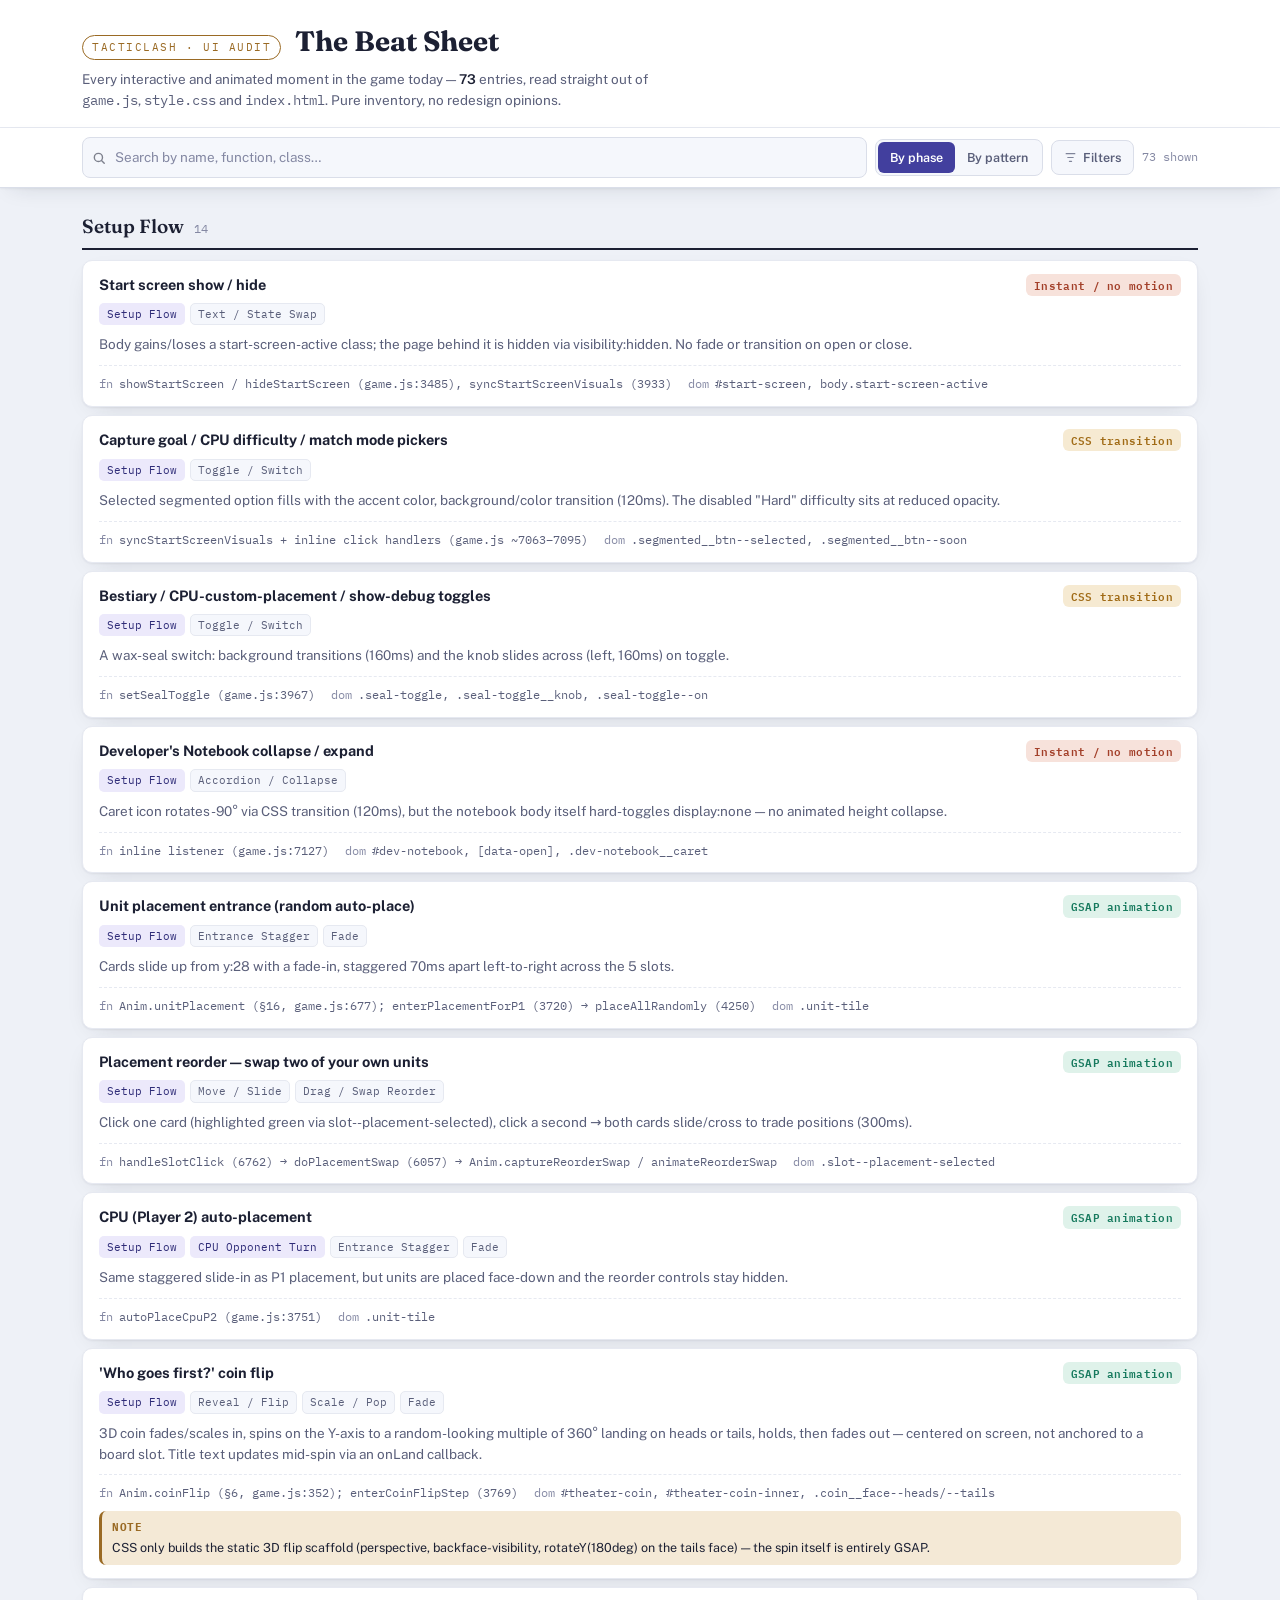
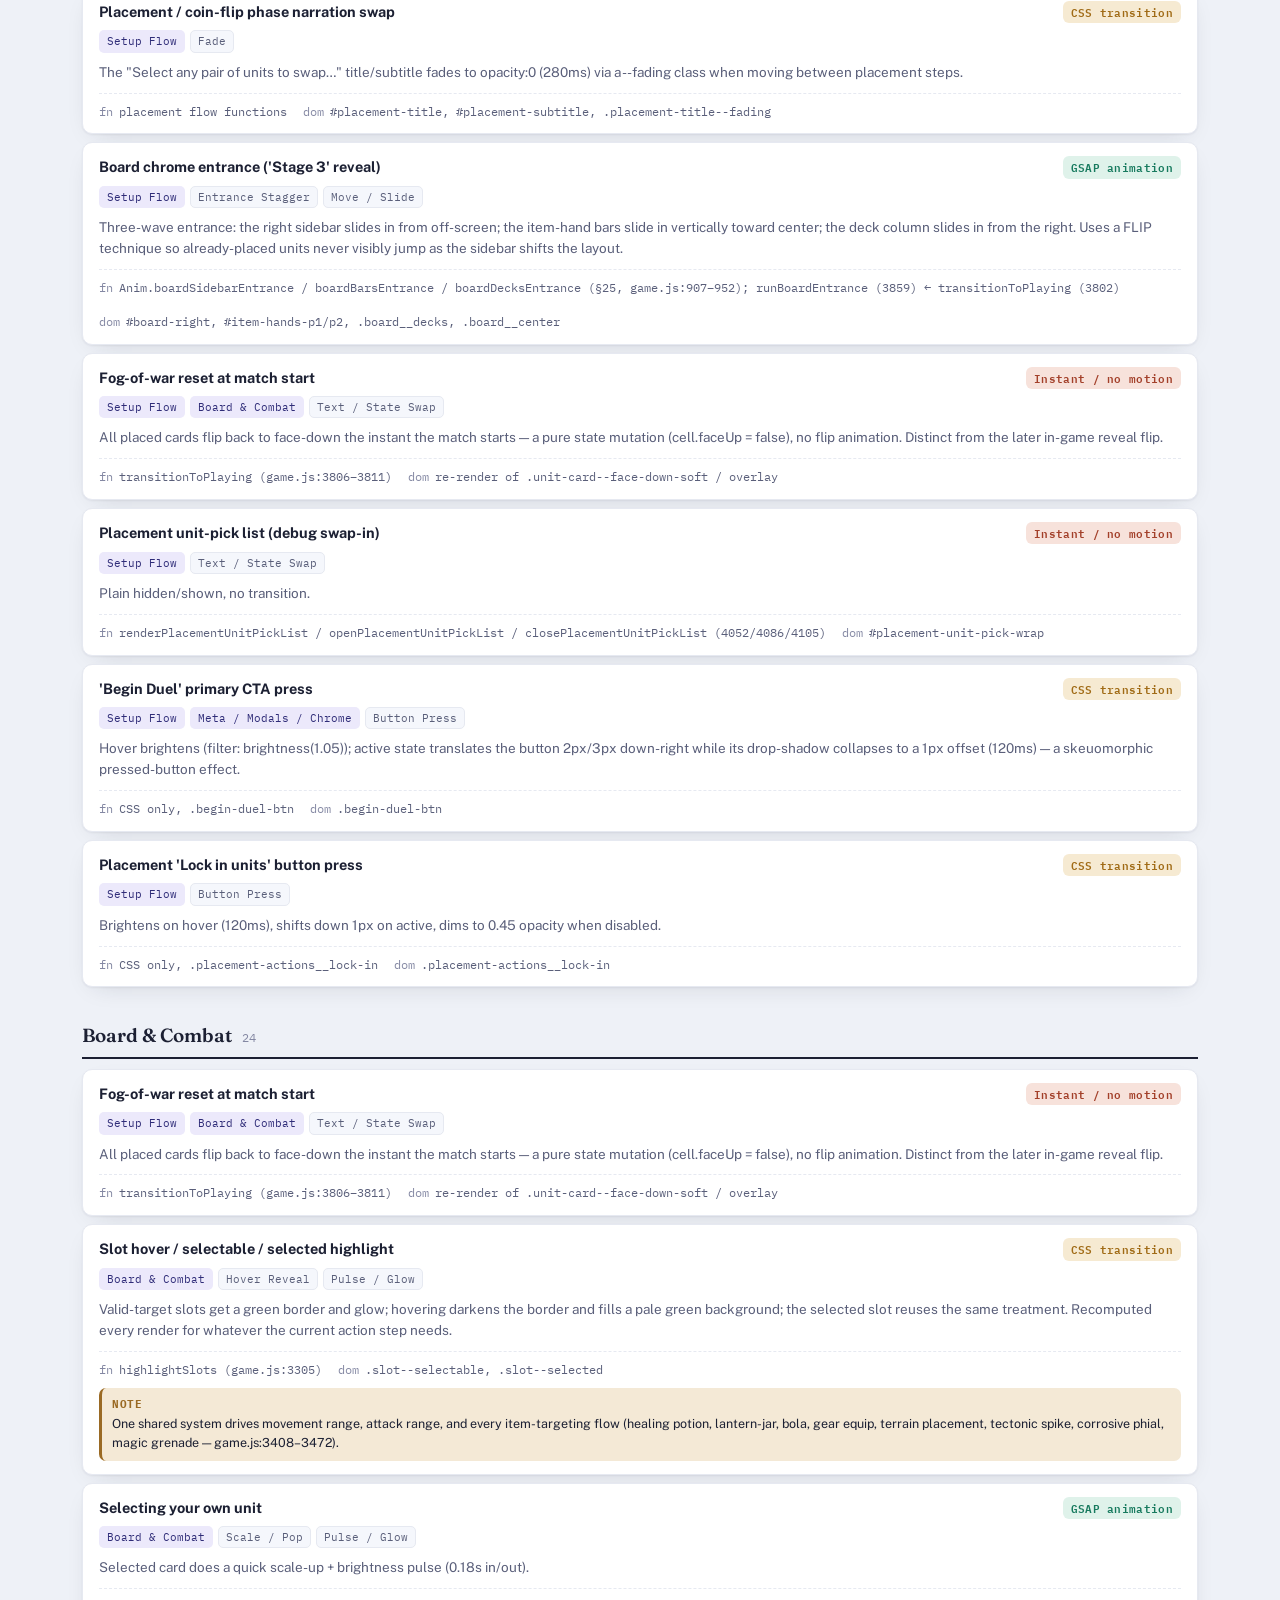
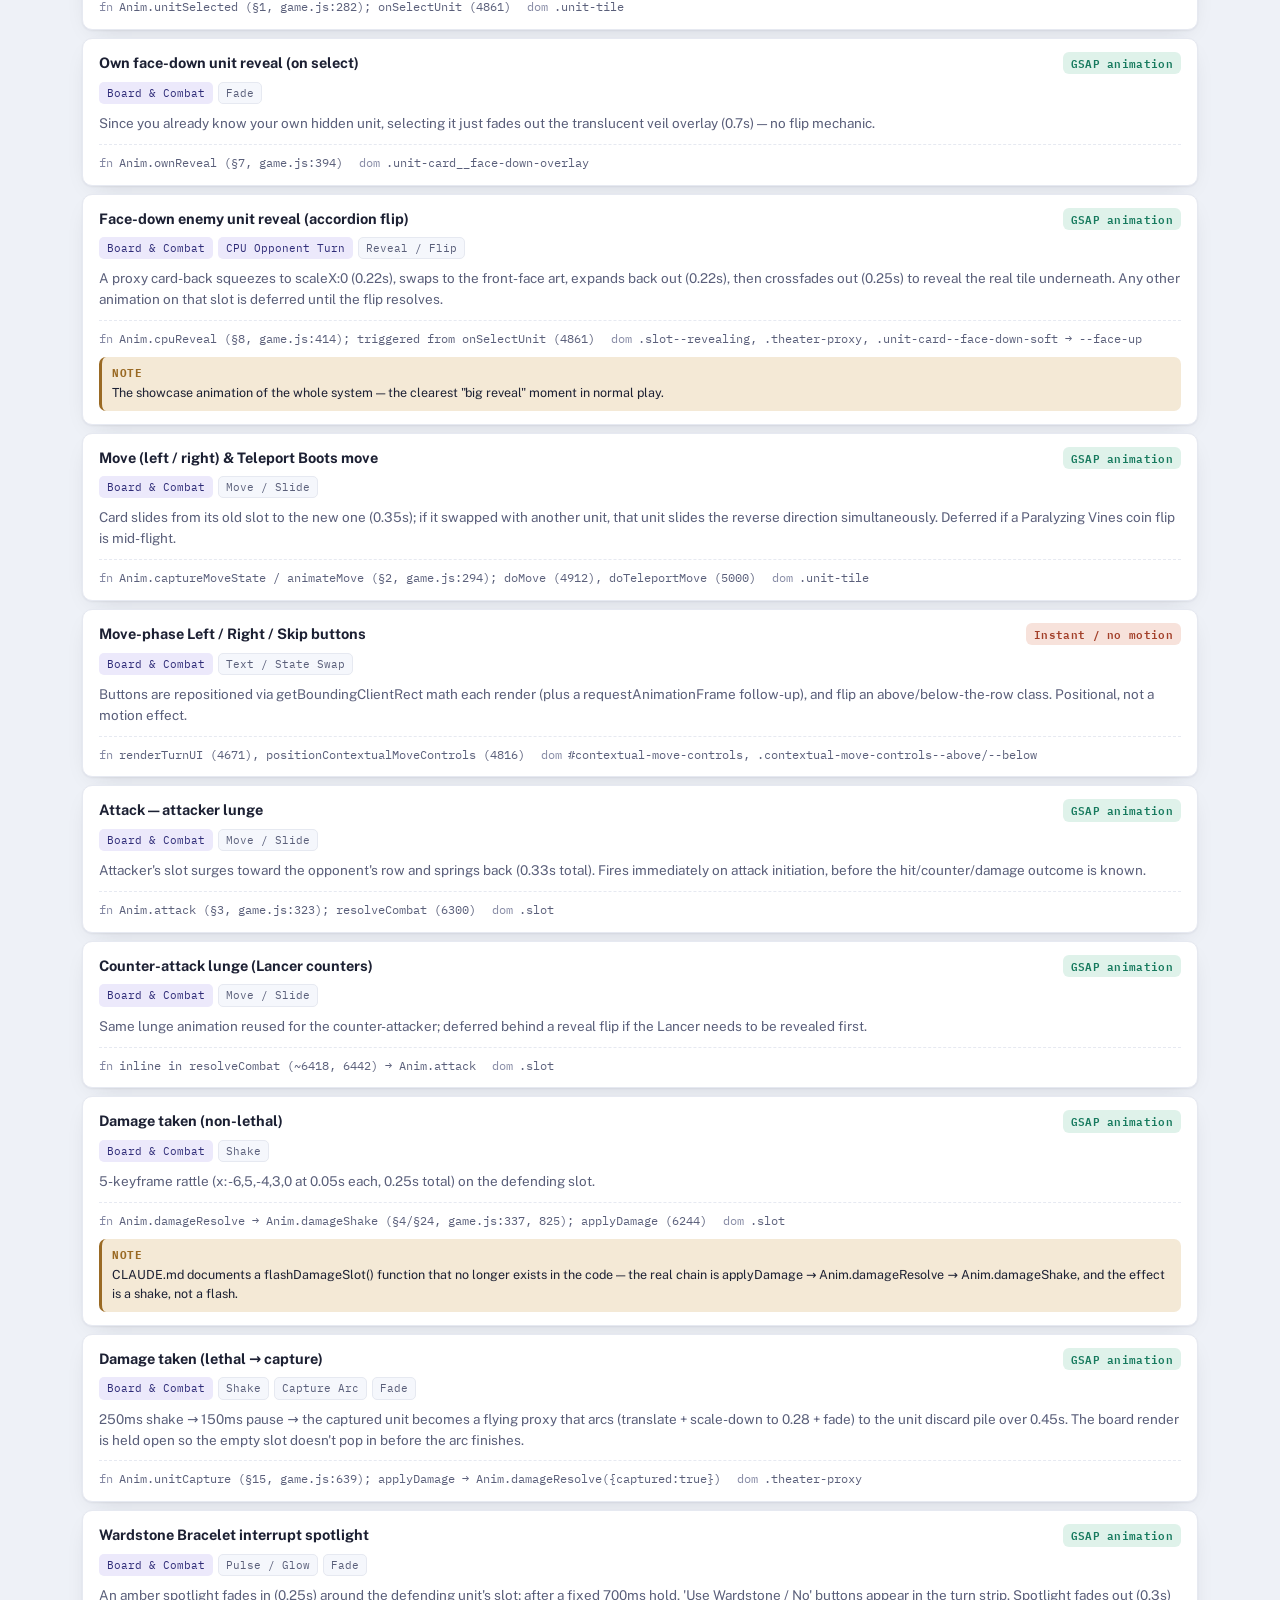
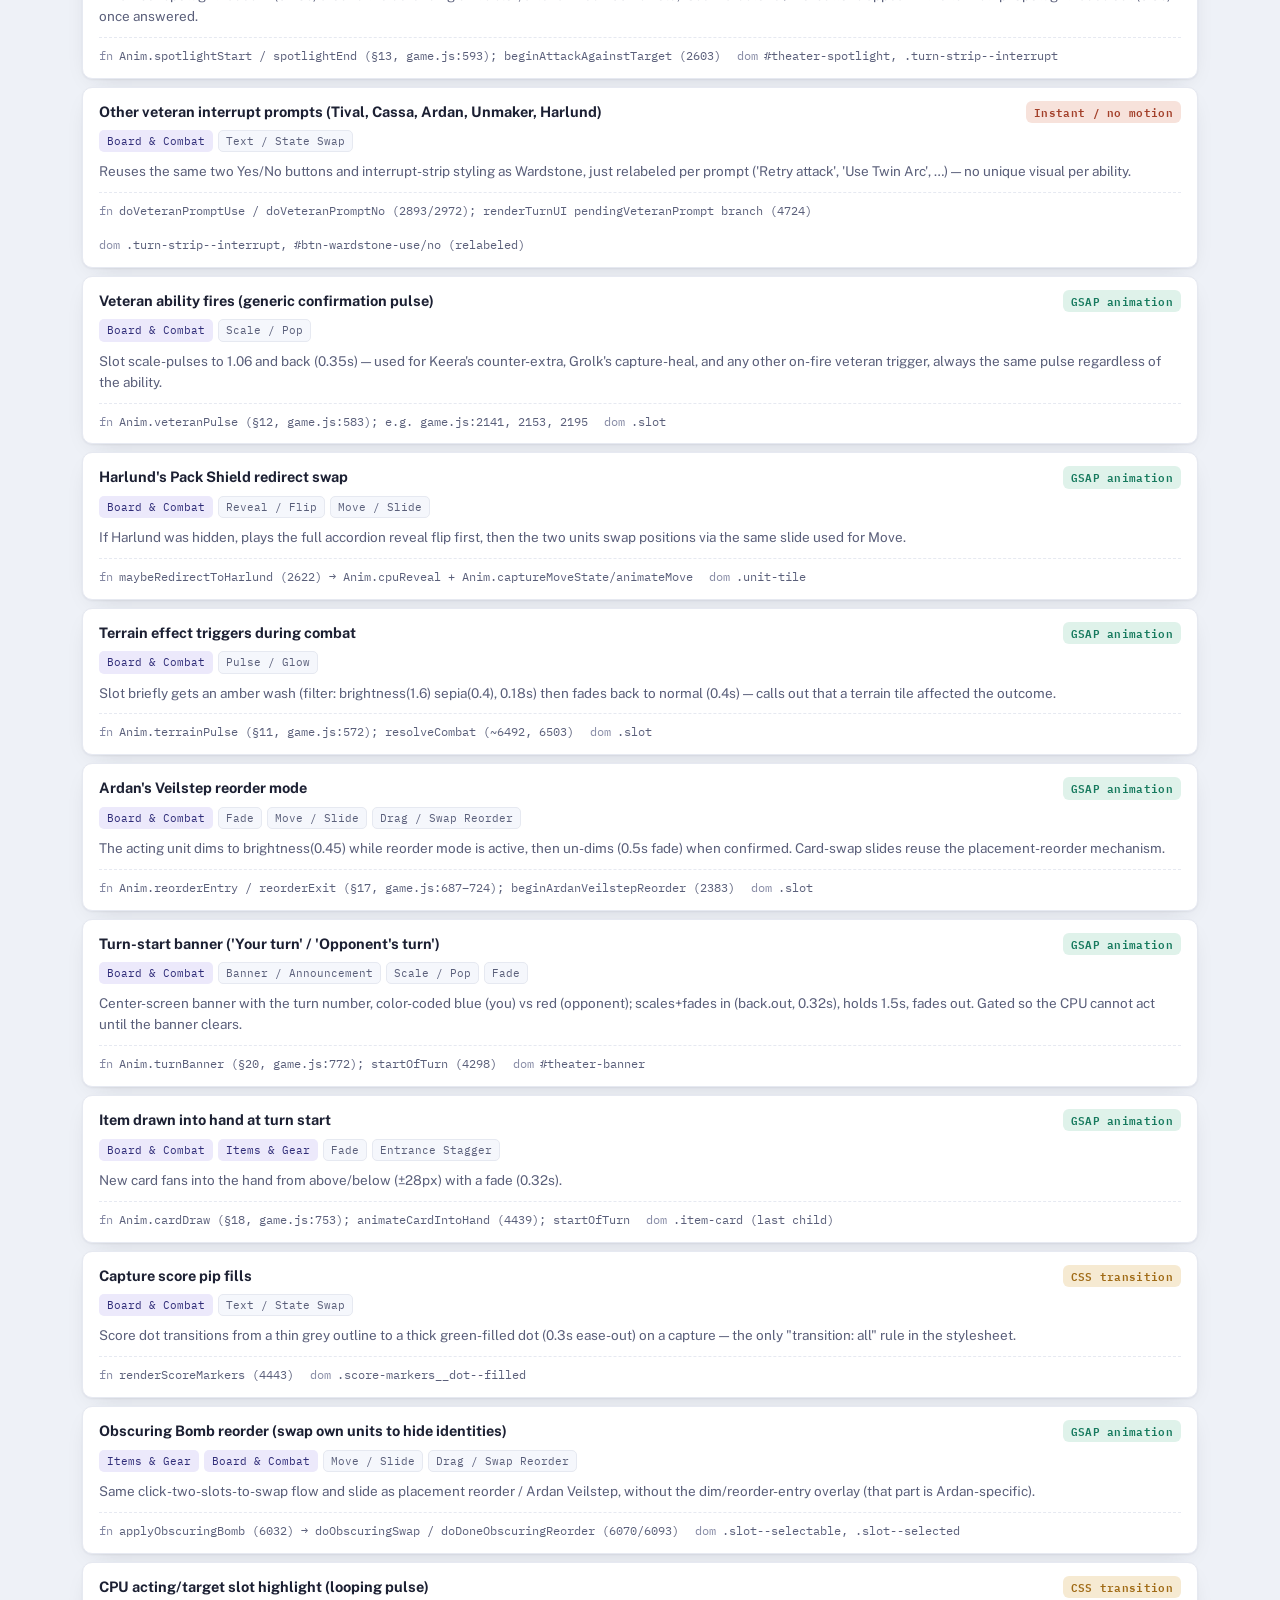
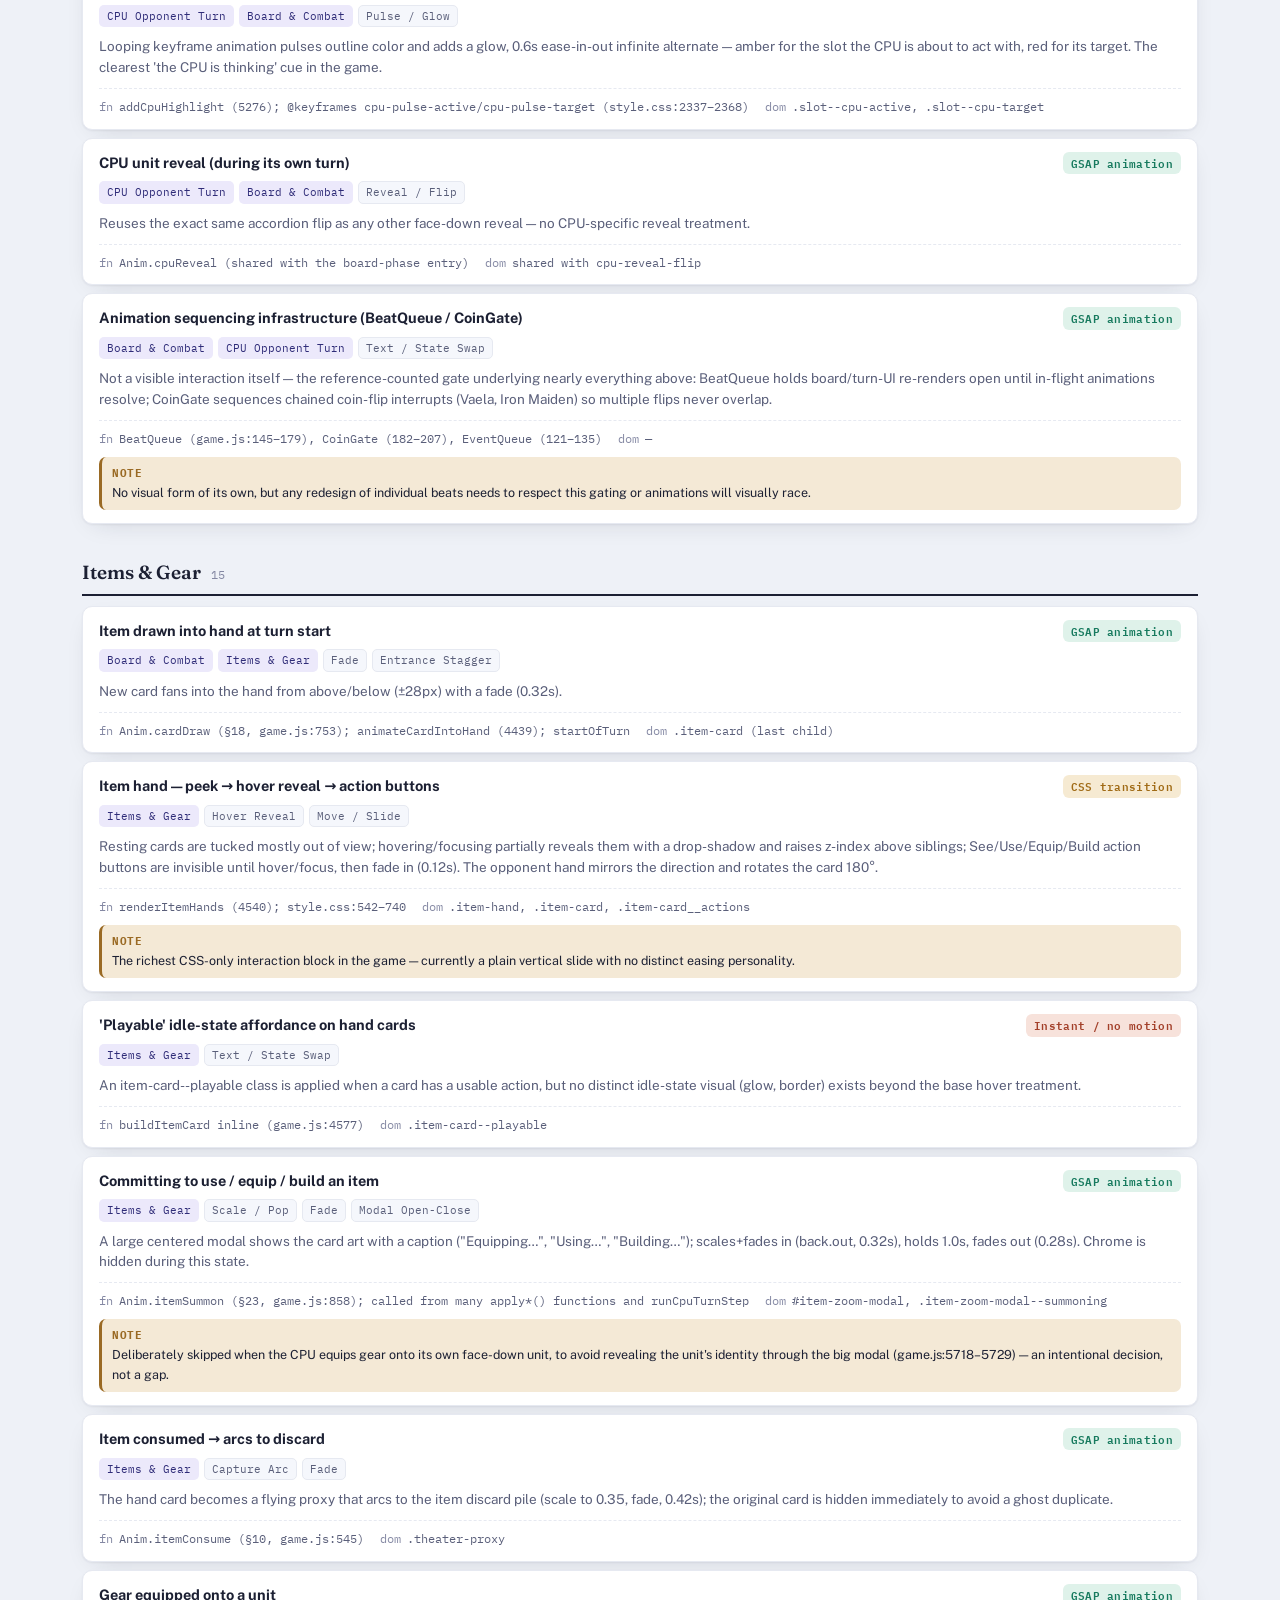
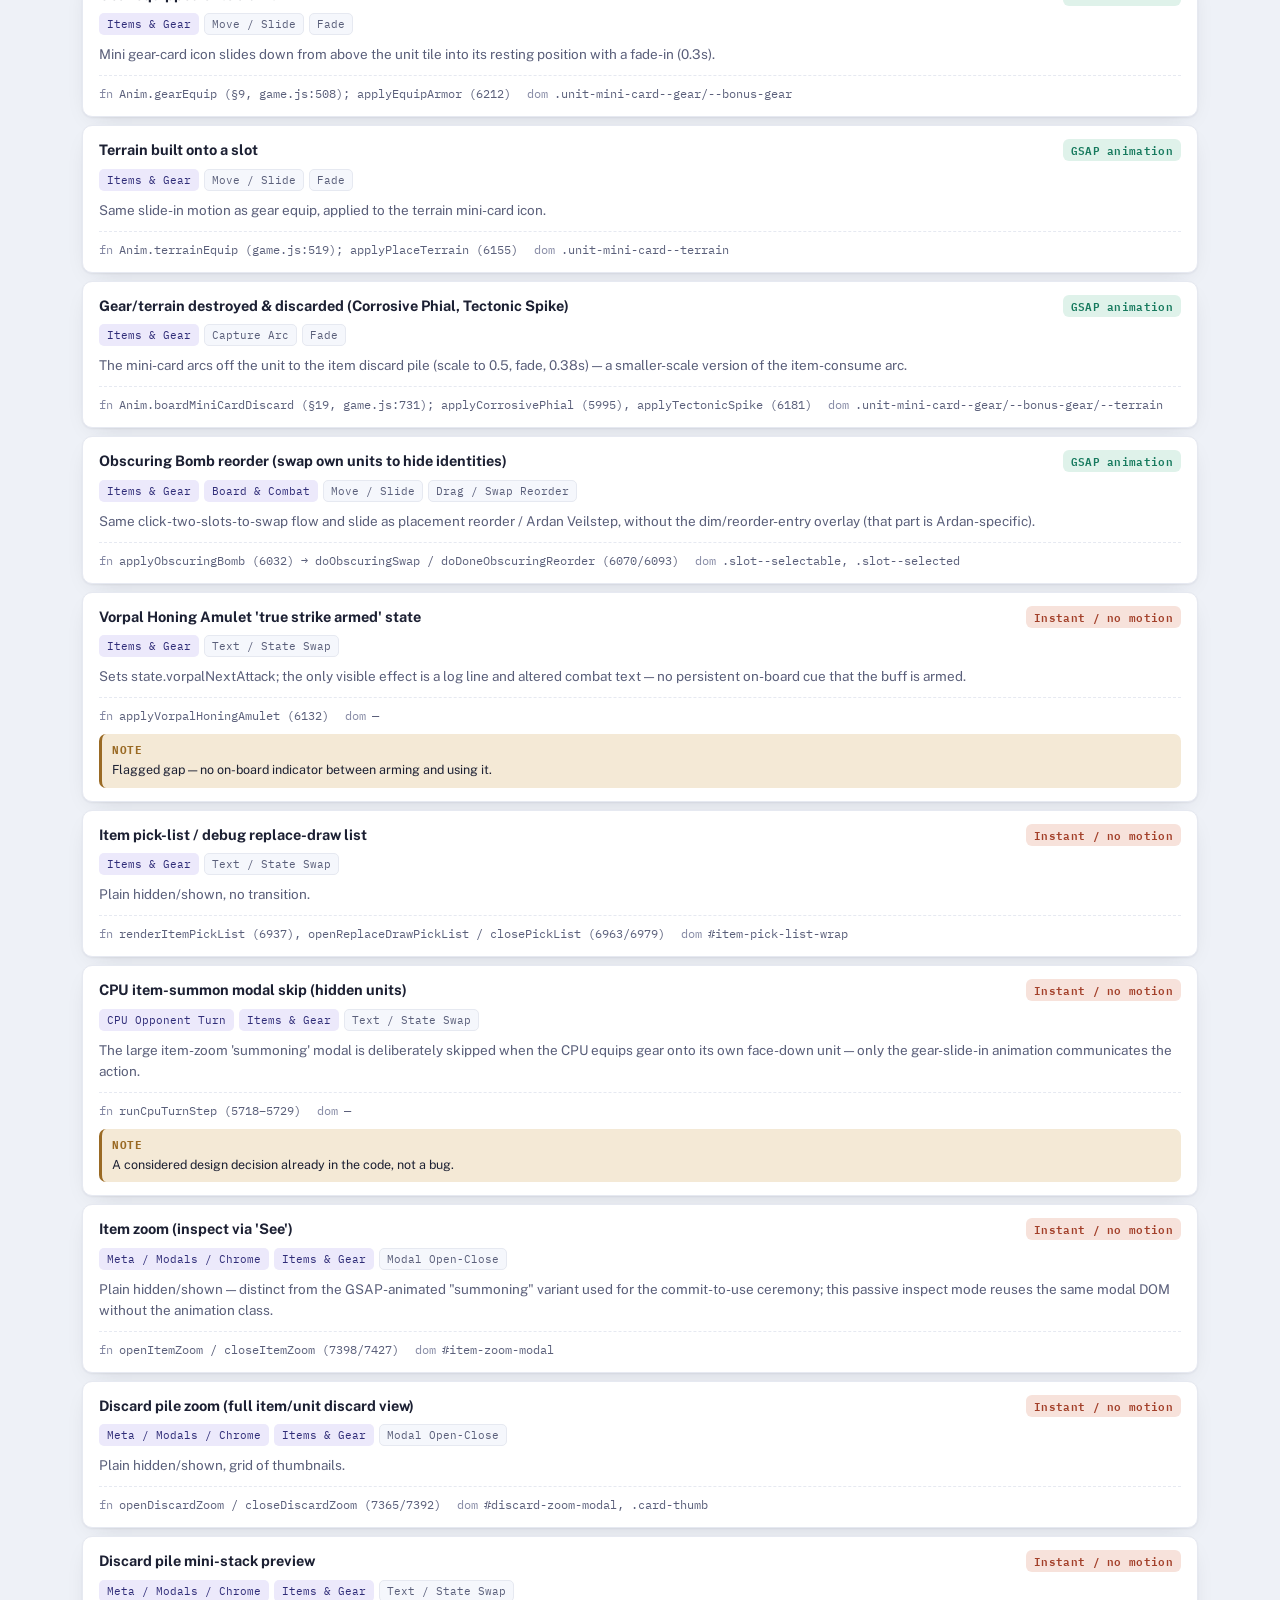
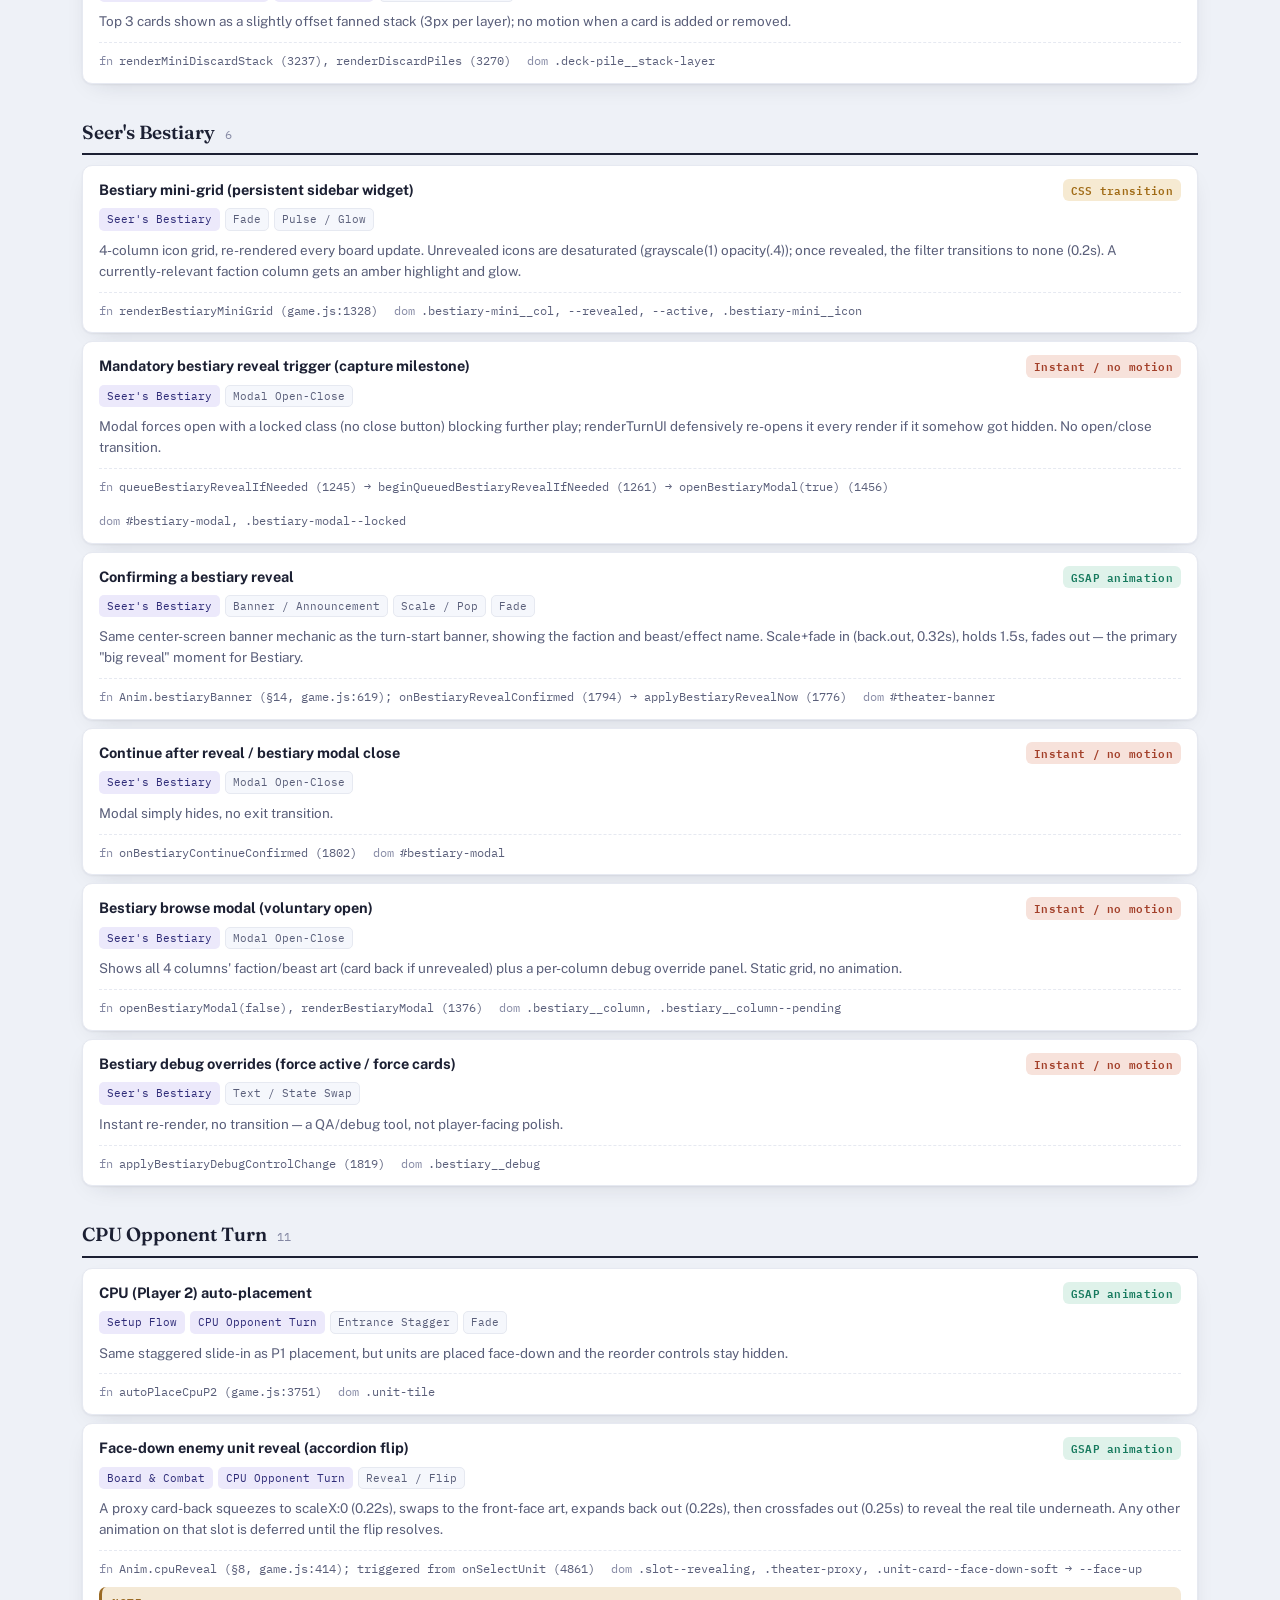
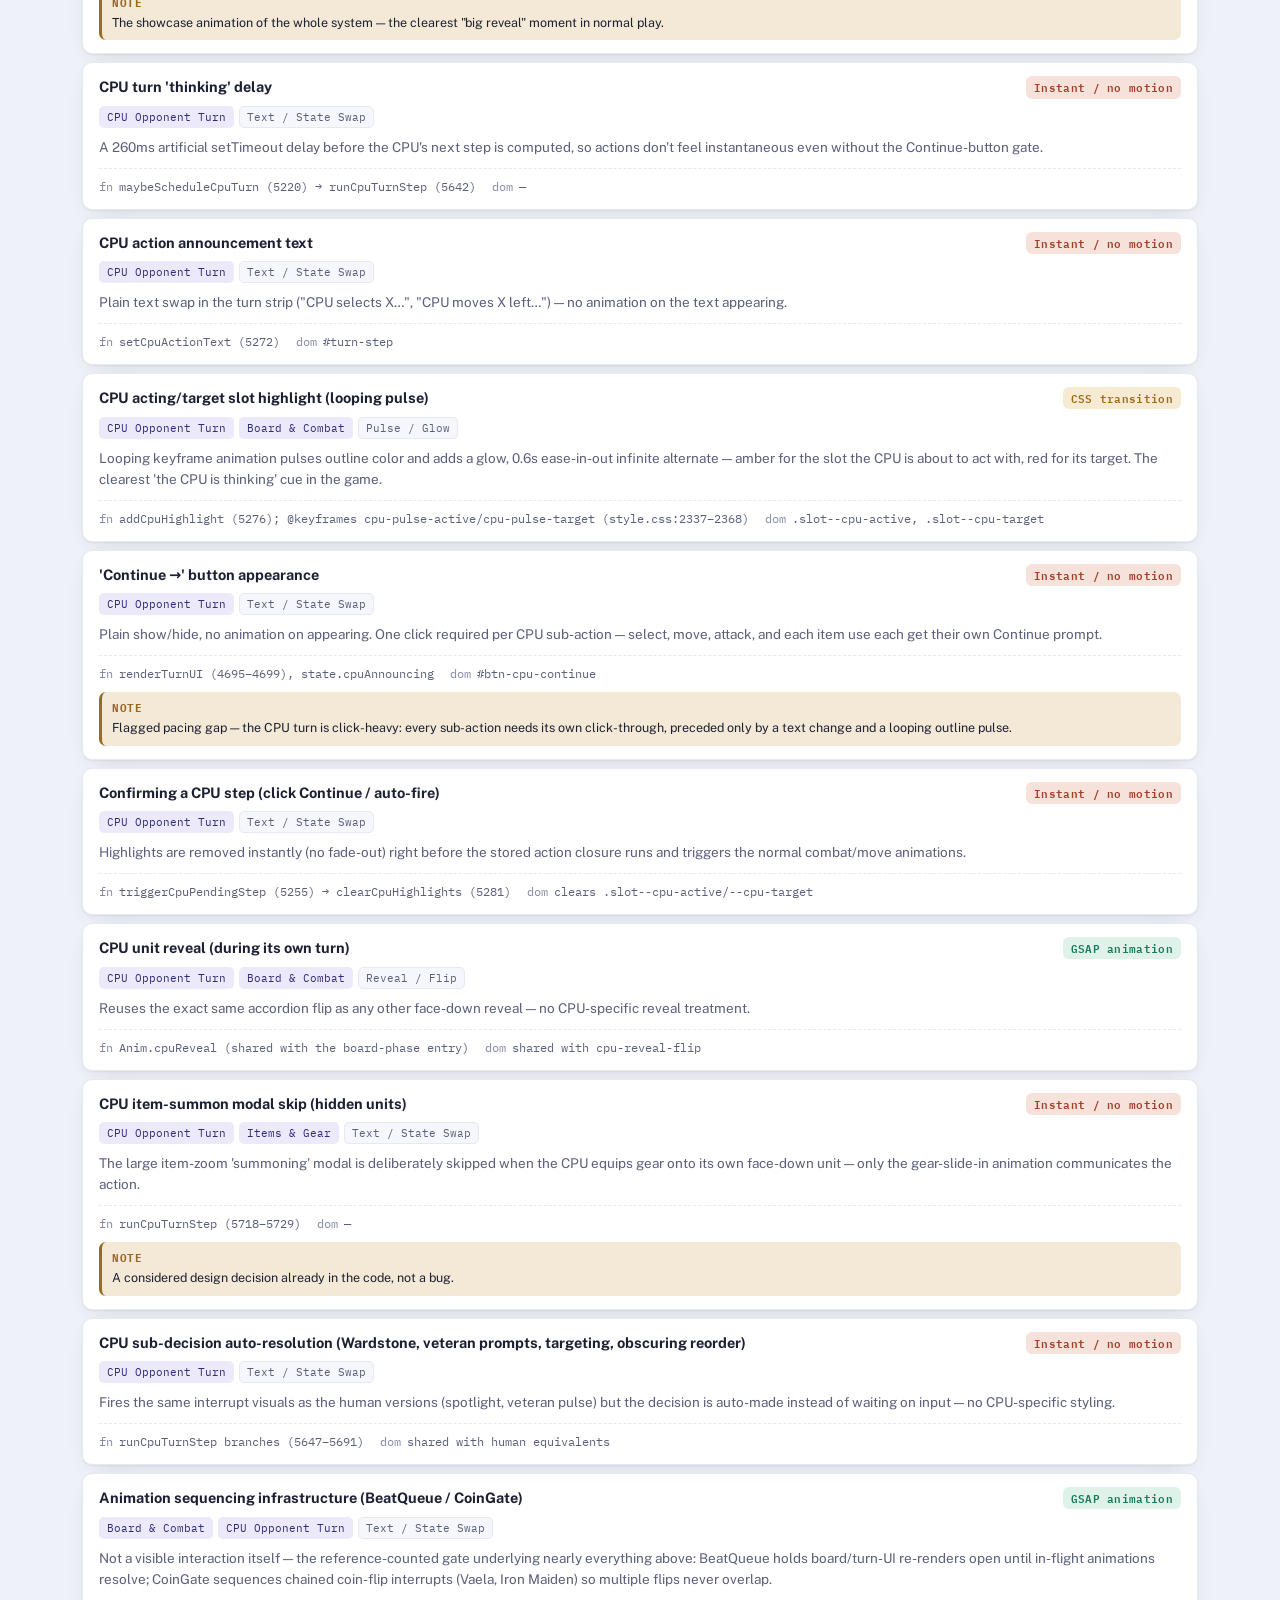
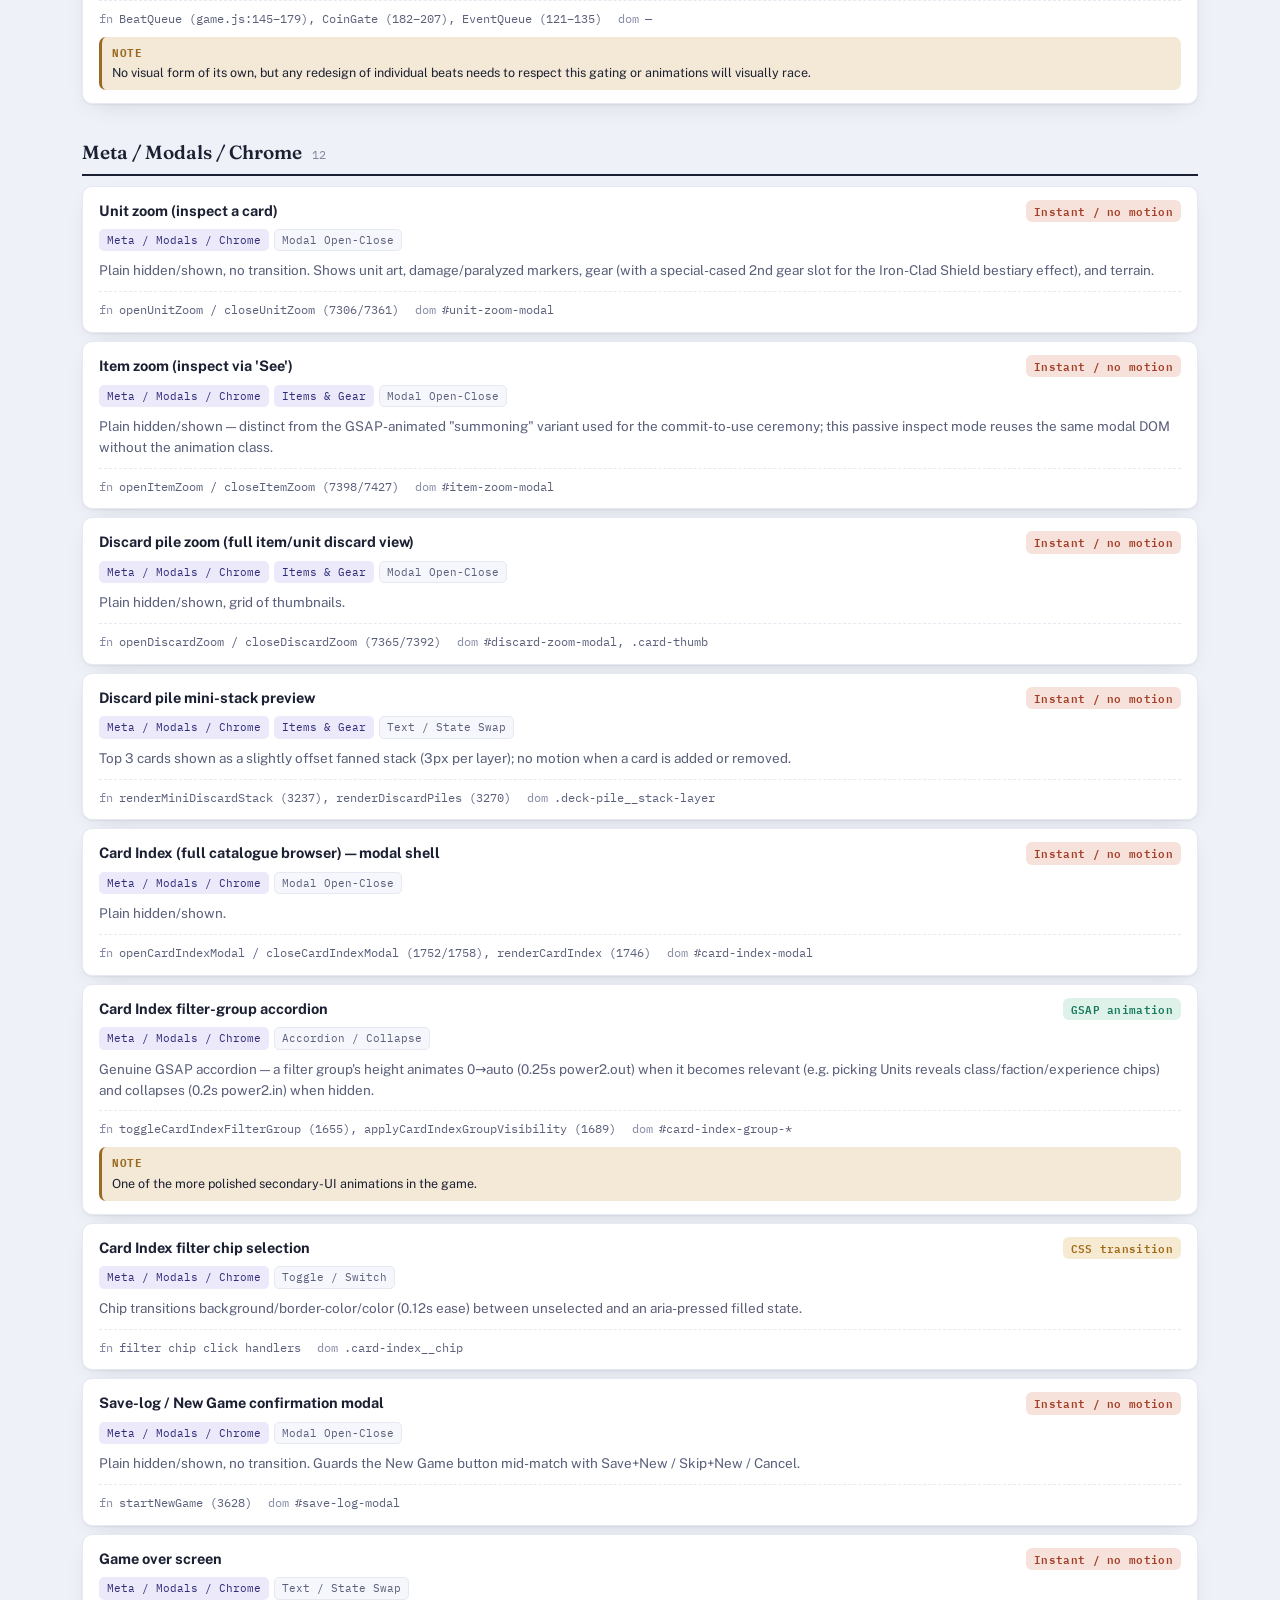
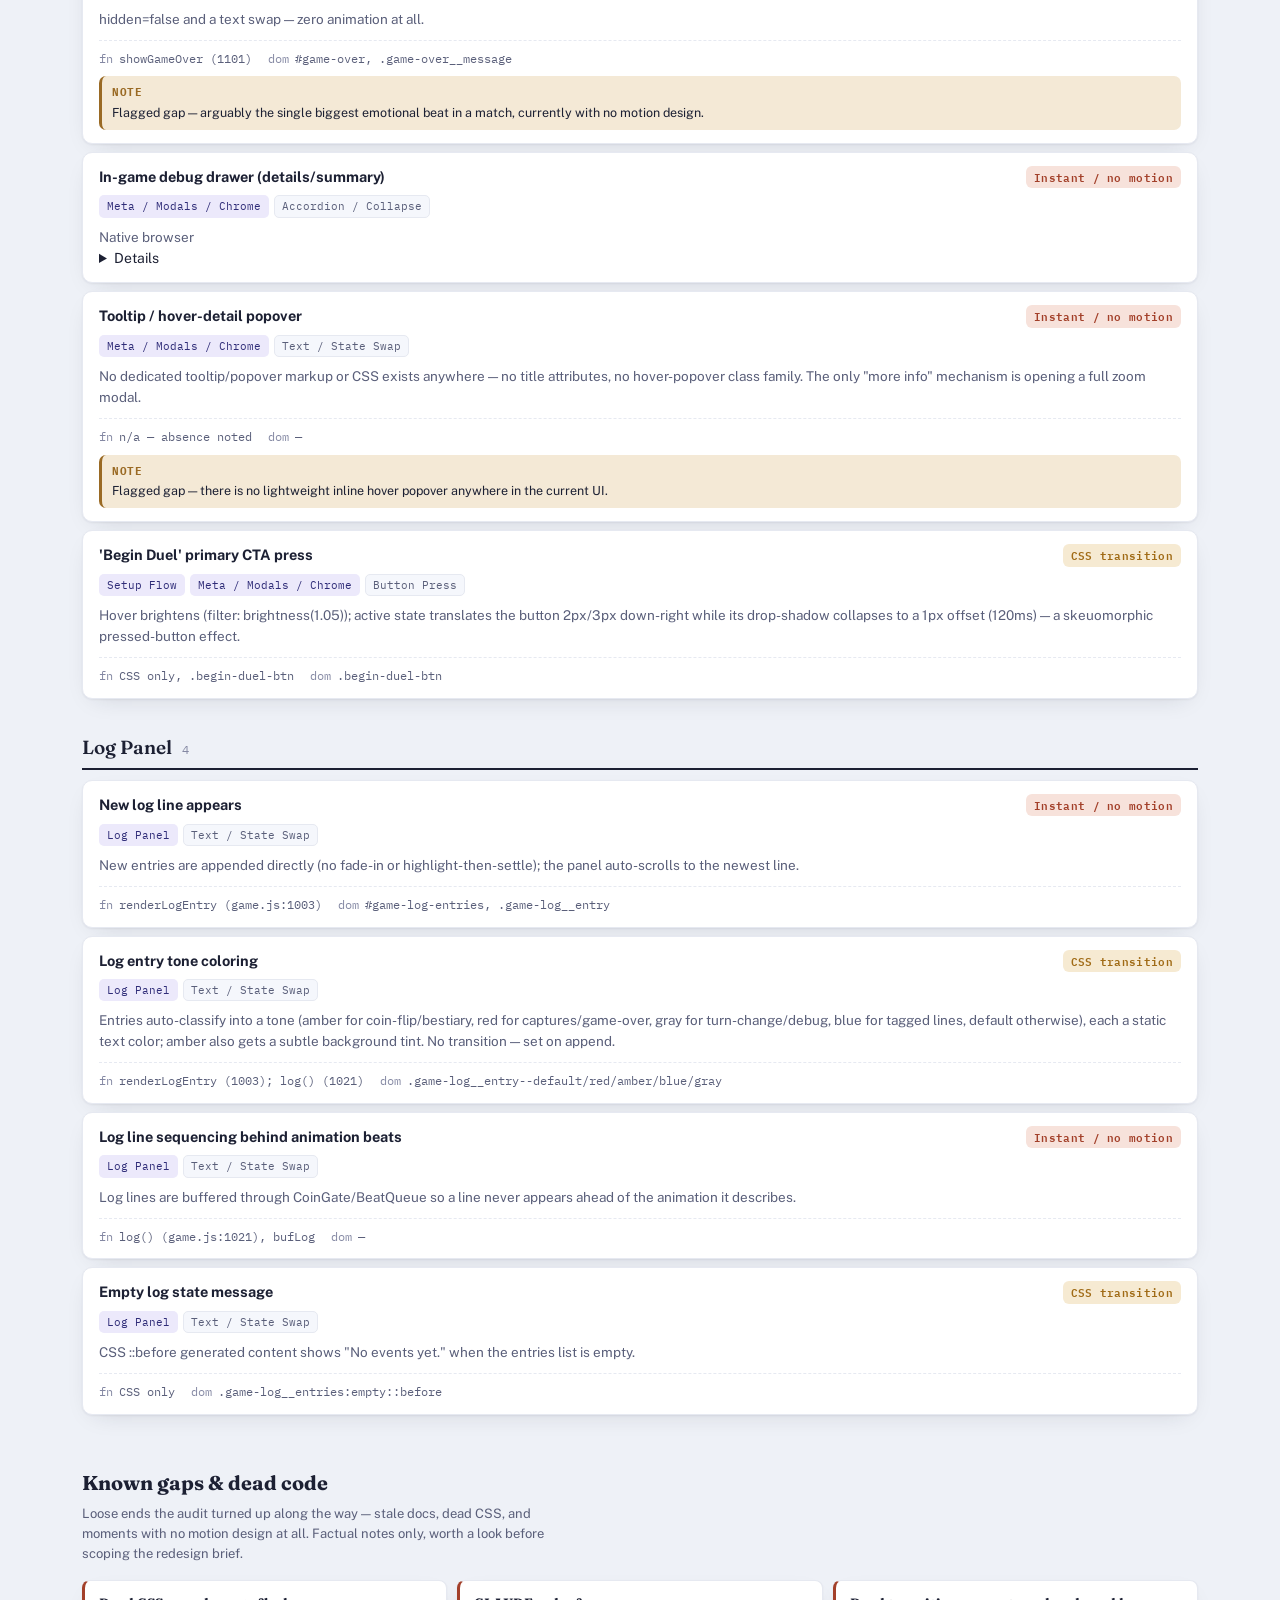
==== docs/beat-sheet/index.html @ 6acbda0f "chore(docs): move the Beat Sheet into the repo The Beat Sheet (audit of every interaction and animat" ====
<!doctype html>
<html lang="en">
<head>
<meta charset="utf-8">
<meta name="viewport" content="width=device-width,initial-scale=1">
<title>Tacticlash Beat Sheet</title>
<meta name="description" content="Every interaction and animation in Tacticlash today, audited from the live codebase and filterable by game phase, motion pattern, and implementation status.">
<link rel="preconnect" href="https://fonts.googleapis.com">
<link rel="preconnect" href="https://fonts.gstatic.com" crossorigin>
<link href="https://fonts.googleapis.com/css2?family=Fraunces:opsz,wght@9..144,500;9..144,600;9..144,700&family=Public+Sans:wght@400;500;600;700&family=IBM+Plex+Mono:wght@400;500;600&display=swap" rel="stylesheet">
<style>
  [hidden]:not([hidden=until-found]){display:none!important}
  img{max-width:100%}
  :root{
    --paper:#eef1f7;
    --surface:#ffffff;
    --surface-2:#f5f7fc;
    --ink:#1c2033;
    --ink-soft:#5a5f7a;
    --ink-faint:#8488a3;
    --line:#dadee9;
    --line-soft:#e6e9f1;
    --accent:#423f9e;
    --accent-ink:#2f2c78;
    --accent-soft:#ece9fb;
    --gold:#9a6a24;
    --gold-soft:#f4e9d6;
    --gsap:#177a5e;
    --gsap-soft:#dff2ea;
    --css:#a06b16;
    --css-soft:#f6ead2;
    --static:#a3402a;
    --static-soft:#f7e2db;
    --shadow: 0 1px 2px rgba(28,32,51,.06), 0 8px 24px -12px rgba(28,32,51,.18);
    color-scheme: light;
  }
  @media (prefers-color-scheme: dark){
    :root:not([data-theme="light"]){
      --paper:#12131c;
      --surface:#191b28;
      --surface-2:#1e2032;
      --ink:#e9eaf6;
      --ink-soft:#a9adc6;
      --ink-faint:#767b98;
      --line:#2c2f45;
      --line-soft:#242739;
      --accent:#8e8bf0;
      --accent-ink:#c7c5fb;
      --accent-soft:#262449;
      --gold:#d6a552;
      --gold-soft:#332818;
      --gsap:#4fcba0;
      --gsap-soft:#123027;
      --css:#e0ac52;
      --css-soft:#332715;
      --static:#e78065;
      --static-soft:#3a2018;
      --shadow: 0 1px 2px rgba(0,0,0,.3), 0 12px 28px -14px rgba(0,0,0,.6);
      color-scheme: dark;
    }
  }
  :root[data-theme="dark"]{
    --paper:#12131c;
    --surface:#191b28;
    --surface-2:#1e2032;
    --ink:#e9eaf6;
    --ink-soft:#a9adc6;
    --ink-faint:#767b98;
    --line:#2c2f45;
    --line-soft:#242739;
    --accent:#8e8bf0;
    --accent-ink:#c7c5fb;
    --accent-soft:#262449;
    --gold:#d6a552;
    --gold-soft:#332818;
    --gsap:#4fcba0;
    --gsap-soft:#123027;
    --css:#e0ac52;
    --css-soft:#332715;
    --static:#e78065;
    --static-soft:#3a2018;
    --shadow: 0 1px 2px rgba(0,0,0,.3), 0 12px 28px -14px rgba(0,0,0,.6);
    color-scheme: dark;
  }

  *,*::before,*::after{box-sizing:border-box}
  html{background:var(--paper)}
  body{
    margin:0;
    background:var(--paper);
    color:var(--ink);
    font-family:'Public Sans',system-ui,-apple-system,'Segoe UI',sans-serif;
    font-size:14px;
    line-height:1.55;
    -webkit-font-smoothing:antialiased;
  }
  h1,h2,h3{font-family:'Fraunces',Georgia,'Times New Roman',serif; text-wrap:balance; margin:0}
  code,.mono{font-family:'IBM Plex Mono',ui-monospace,'SF Mono',Consolas,monospace}
  a{color:inherit}
  ::selection{background:var(--accent-soft); color:var(--accent-ink)}

  .skiplink{position:absolute; left:-9999px}
  .skiplink:focus{left:12px; top:12px; z-index:100; background:var(--surface); padding:8px 12px; border-radius:6px; box-shadow:var(--shadow)}

  /* ---------- intro (non-sticky, scrolls away) ---------- */
  .intro{background:var(--surface); border-bottom:1px solid var(--line-soft)}
  .intro-inner{max-width:1180px; margin:0 auto; padding:20px clamp(16px,3vw,32px) 16px}
  .masthead{display:flex; align-items:baseline; gap:14px; flex-wrap:wrap}
  .eyebrow{
    font-family:'IBM Plex Mono'; font-size:11px; letter-spacing:.14em; text-transform:uppercase;
    color:var(--gold); border:1px solid var(--gold); border-radius:999px; padding:3px 9px;
  }
  h1{font-size:clamp(22px,3vw,28px); font-weight:700; color:var(--ink)}
  .lede{margin:6px 0 0; max-width:74ch; color:var(--ink-soft); font-size:13.5px}
  .lede strong{color:var(--ink); font-weight:600}

  /* ---------- sticky toolbar ---------- */
  header.top{
    position:sticky; top:0; z-index:20;
    background:var(--surface);
    border-bottom:1px solid var(--line);
    box-shadow:var(--shadow);
  }
  .toolbar{max-width:1180px; margin:0 auto; padding:9px clamp(16px,3vw,32px)}
  .row{display:flex; align-items:center; gap:8px; flex-wrap:wrap}

  .filters-toggle{
    display:inline-flex; align-items:center; gap:6px; font:inherit; font-size:12.5px; font-weight:600;
    padding:7px 12px; border-radius:8px; border:1px solid var(--line); background:var(--surface-2);
    color:var(--ink-soft); cursor:pointer;
  }
  .filters-toggle:hover{border-color:var(--accent)}
  .filters-toggle[aria-expanded="true"]{background:var(--accent-soft); color:var(--accent-ink); border-color:var(--accent)}
  .filters-toggle svg{opacity:.75}
  .filters-count{
    display:inline-flex; align-items:center; justify-content:center; min-width:16px; height:16px; padding:0 4px;
    border-radius:999px; background:var(--accent); color:#fff; font-size:10px; font-weight:700;
  }

  .drawer-wrap{border-top:1px solid var(--line-soft); background:var(--surface-2)}
  .drawer-inner{max-width:1180px; margin:0 auto; padding:12px clamp(16px,3vw,32px) 14px; display:flex; flex-direction:column; gap:9px}

  .search-wrap{position:relative; flex:1 1 240px; min-width:200px}
  .search-wrap svg{position:absolute; left:10px; top:50%; transform:translateY(-50%); opacity:.55}
  #search{
    width:100%; padding:9px 12px 9px 32px; border-radius:8px; border:1px solid var(--line);
    background:var(--surface-2); color:var(--ink); font:inherit; font-size:13.5px;
  }
  #search:focus{outline:2px solid var(--accent); outline-offset:1px}
  #search::placeholder{color:var(--ink-faint)}

  .groupby{display:inline-flex; border:1px solid var(--line); border-radius:8px; background:var(--surface-2); padding:2px}
  .groupby button{
    font:inherit; font-size:12.5px; font-weight:600; padding:6px 12px; border:0; border-radius:6px;
    background:transparent; color:var(--ink-soft); cursor:pointer;
  }
  .groupby button[aria-pressed="true"]{background:var(--accent); color:#fff}

  .count{font-family:'IBM Plex Mono'; font-size:12px; color:var(--ink-faint); white-space:nowrap; margin-left:auto}

  .chipset{display:flex; flex-wrap:wrap; gap:6px; align-items:center}
  .chipset .label{font-family:'IBM Plex Mono'; font-size:10.5px; letter-spacing:.08em; text-transform:uppercase; color:var(--ink-faint); margin-right:2px}
  .chip{
    font:inherit; font-size:12px; font-weight:600; padding:5px 10px; border-radius:999px;
    border:1px solid var(--line); background:var(--surface-2); color:var(--ink-soft); cursor:pointer;
    transition:background .12s ease, color .12s ease, border-color .12s ease;
  }
  .chip:hover{border-color:var(--accent)}
  .chip[aria-pressed="true"]{background:var(--accent); color:#fff; border-color:var(--accent)}
  .chip.status[aria-pressed="true"]{color:#fff}
  .chip.status.gsap[aria-pressed="true"]{background:var(--gsap); border-color:var(--gsap)}
  .chip.status.css[aria-pressed="true"]{background:var(--css); border-color:var(--css)}
  .chip.status.static[aria-pressed="true"]{background:var(--static); border-color:var(--static)}
  .chip .dot{display:inline-block; width:7px; height:7px; border-radius:50%; margin-right:5px; vertical-align:middle}
  .clear-btn{
    font:inherit; font-size:12px; font-weight:600; color:var(--accent); background:none; border:0; cursor:pointer;
    padding:5px 6px; text-decoration:underline; text-underline-offset:2px;
  }

  /* ---------- legend (inside drawer) ---------- */
  .legend{display:flex; gap:16px; flex-wrap:wrap; font-size:12px; color:var(--ink-soft); padding-top:7px; border-top:1px dashed var(--line)}
  .legend .item{display:flex; align-items:center; gap:6px}
  .legend .dot{width:9px; height:9px; border-radius:50%}

  /* ---------- main ---------- */
  main{max-width:1180px; margin:0 auto; padding:24px clamp(16px,3vw,32px) 60px}

  .section{margin-bottom:34px}
  .section-head{display:flex; align-items:baseline; gap:10px; margin-bottom:10px; border-bottom:2px solid var(--ink); padding-bottom:6px}
  .section-head h2{font-size:19px; font-weight:600}
  .section-head .n{font-family:'IBM Plex Mono'; font-size:12px; color:var(--ink-faint)}

  .entries{display:flex; flex-direction:column; gap:8px}
  .entry{
    background:var(--surface); border:1px solid var(--line-soft); border-radius:10px;
    padding:13px 16px; box-shadow:var(--shadow);
  }
  .entry-top{display:flex; align-items:flex-start; gap:10px; flex-wrap:wrap; justify-content:space-between}
  .entry-name{font-weight:700; font-size:14.5px; color:var(--ink); flex:1 1 260px}
  .status-pill{
    flex:0 0 auto; font-family:'IBM Plex Mono'; font-size:10.5px; font-weight:600; letter-spacing:.03em;
    padding:3px 8px; border-radius:6px; white-space:nowrap;
  }
  .status-pill.gsap{background:var(--gsap-soft); color:var(--gsap)}
  .status-pill.css{background:var(--css-soft); color:var(--css)}
  .status-pill.static{background:var(--static-soft); color:var(--static)}

  .tag-row{display:flex; flex-wrap:wrap; gap:5px; margin:7px 0 9px}
  .tag{
    font-family:'IBM Plex Mono'; font-size:10.5px; padding:2px 7px; border-radius:5px;
    background:var(--surface-2); color:var(--ink-soft); border:1px solid var(--line-soft);
  }
  .tag.phase-tag{color:var(--accent-ink); background:var(--accent-soft); border-color:transparent}

  .behavior{color:var(--ink-soft); font-size:13.5px; margin:0}

  .meta-row{
    display:flex; gap:16px; flex-wrap:wrap; margin-top:10px; padding-top:9px; border-top:1px dashed var(--line-soft);
    font-family:'IBM Plex Mono'; font-size:11.5px; color:var(--ink-faint);
  }
  .meta-row .k{color:var(--ink-faint); margin-right:6px}
  .meta-row .v{color:var(--ink-soft)}

  .note{
    margin-top:9px; padding:8px 10px; border-radius:7px; background:var(--gold-soft); color:var(--ink);
    font-size:12.5px; border-left:3px solid var(--gold);
  }
  .note b{color:var(--gold); font-family:'IBM Plex Mono'; font-size:10.5px; letter-spacing:.05em; text-transform:uppercase; display:block; margin-bottom:2px}

  .empty{padding:40px 10px; text-align:center; color:var(--ink-faint); font-size:14px}

  /* ---------- gaps ---------- */
  .gaps-wrap{margin-top:52px}
  .gaps-head{display:flex; align-items:baseline; gap:10px; margin-bottom:6px}
  .gaps-head h2{font-size:20px}
  .gaps-sub{color:var(--ink-soft); font-size:13px; max-width:62ch; margin:0 0 16px}
  .gaps-grid{display:grid; grid-template-columns:repeat(auto-fill,minmax(300px,1fr)); gap:10px}
  .gap-card{
    background:var(--surface); border:1px solid var(--line-soft); border-left:3px solid var(--static);
    border-radius:8px; padding:12px 14px; box-shadow:var(--shadow);
  }
  .gap-card h3{font-size:13.5px; font-weight:700; margin-bottom:5px}
  .gap-card p{margin:0 0 8px; color:var(--ink-soft); font-size:12.8px}
  .relates{display:flex; flex-wrap:wrap; gap:5px}
  .relates .tag{font-size:10px}

  footer.page{max-width:1180px; margin:0 auto; padding:0 clamp(16px,3vw,32px) 50px; color:var(--ink-faint); font-size:12px}

  @media (max-width: 640px){
    .count{margin-left:0; width:100%}
    .entry-top{flex-direction:column; align-items:flex-start}
  }
  @media (prefers-reduced-motion: reduce){
    *{transition-duration:.001ms !important}
  }
</style>
</head>
<body>

<a class="skiplink" href="#main">Skip to catalogue</a>

<div class="intro">
  <div class="intro-inner">
    <div class="masthead">
      <span class="eyebrow">Tacticlash · UI audit</span>
      <h1>The Beat Sheet</h1>
    </div>
    <p class="lede">Every interactive and animated moment in the game today — <strong id="total-count">73</strong> entries, read straight out of <code>game.js</code>, <code>style.css</code> and <code>index.html</code>. Pure inventory, no redesign opinions.</p>
  </div>
</div>

<header class="top">
  <div class="toolbar">
    <div class="row">
      <div class="search-wrap">
        <svg width="14" height="14" viewBox="0 0 24 24" fill="none" stroke="currentColor" stroke-width="2.4" stroke-linecap="round"><circle cx="11" cy="11" r="7"/><path d="M21 21l-4.3-4.3"/></svg>
        <input id="search" type="text" placeholder="Search by name, function, class…" autocomplete="off">
      </div>
      <div class="groupby" role="group" aria-label="Group by">
        <button type="button" data-group="phase" aria-pressed="true">By phase</button>
        <button type="button" data-group="pattern" aria-pressed="false">By pattern</button>
      </div>
      <button class="filters-toggle" id="filters-toggle" type="button" aria-expanded="false" aria-controls="filters-drawer">
        <svg width="13" height="13" viewBox="0 0 24 24" fill="none" stroke="currentColor" stroke-width="2.2" stroke-linecap="round" stroke-linejoin="round"><path d="M4 5h16M7 12h10M10 19h4"/></svg>
        Filters
        <span class="filters-count" id="filters-count" hidden>0</span>
      </button>
      <button class="clear-btn" id="clear-filters" type="button" hidden>Clear</button>
      <span class="count"><span id="visible-count">73</span> shown</span>
    </div>
  </div>

  <div class="drawer-wrap" id="filters-drawer" hidden>
    <div class="drawer-inner">
      <div class="row chipset" id="phase-chips"><span class="label">Phase</span></div>
      <div class="row chipset" id="pattern-chips"><span class="label">Pattern</span></div>
      <div class="row chipset" id="status-chips"><span class="label">Status</span></div>
      <div class="legend">
        <span class="item"><span class="dot" style="background:var(--gsap)"></span>GSAP animation — driven by the JS <code>Anim</code> module</span>
        <span class="item"><span class="dot" style="background:var(--css)"></span>CSS transition — declarative motion, no JS</span>
        <span class="item"><span class="dot" style="background:var(--static)"></span>Instant / no motion — a class or <code>hidden</code> toggle only</span>
      </div>
    </div>
  </div>
</header>

<main id="main">
  <div id="sections"></div>

  <div class="gaps-wrap">
    <div class="gaps-head">
      <h2>Known gaps &amp; dead code</h2>
    </div>
    <p class="gaps-sub">Loose ends the audit turned up along the way — stale docs, dead CSS, and moments with no motion design at all. Factual notes only, worth a look before scoping the redesign brief.</p>
    <div class="gaps-grid" id="gaps-grid"></div>
  </div>
</main>

<footer class="page" id="audit-footer"></footer>

<!-- All content (entries, gaps, categories) lives in data.js -->
<script src="data.js"></script>
<script>
// ---------- state ----------
const state = { group:'phase', phase:new Set(), pattern:new Set(), status:new Set(), q:'' };
const byId = Object.fromEntries(ENTRIES.map(e => [e.id, e]));

// ---------- build filter chips ----------
function buildChips(container, list, setKey){
  list.forEach(({key,label}) => {
    const b = document.createElement('button');
    b.type = 'button'; b.className = 'chip'; b.textContent = label;
    b.setAttribute('aria-pressed','false');
    b.addEventListener('click', () => {
      if (state[setKey].has(key)) state[setKey].delete(key); else state[setKey].add(key);
      b.setAttribute('aria-pressed', state[setKey].has(key) ? 'true':'false');
      render();
    });
    b.dataset.key = key;
    container.appendChild(b);
  });
}
buildChips(document.getElementById('phase-chips'), PHASES, 'phase');
buildChips(document.getElementById('pattern-chips'), PATTERNS, 'pattern');

const statusContainer = document.getElementById('status-chips');
Object.entries(STATUS).forEach(([key,label]) => {
  const b = document.createElement('button');
  b.type = 'button'; b.className = `chip status ${key}`;
  b.innerHTML = `<span class="dot" style="background:var(--${key})"></span>${label}`;
  b.setAttribute('aria-pressed','false');
  b.addEventListener('click', () => {
    if (state.status.has(key)) state.status.delete(key); else state.status.add(key);
    b.setAttribute('aria-pressed', state.status.has(key) ? 'true':'false');
    render();
  });
  statusContainer.appendChild(b);
});

document.getElementById('search').addEventListener('input', (e) => { state.q = e.target.value.trim().toLowerCase(); render(); });

document.querySelectorAll('.groupby button').forEach(b => {
  b.addEventListener('click', () => {
    state.group = b.dataset.group;
    document.querySelectorAll('.groupby button').forEach(x => x.setAttribute('aria-pressed', x===b ? 'true':'false'));
    render();
  });
});

const filtersToggle = document.getElementById('filters-toggle');
const filtersDrawer = document.getElementById('filters-drawer');
filtersToggle.addEventListener('click', () => {
  const open = filtersDrawer.hasAttribute('hidden');
  if (open) filtersDrawer.removeAttribute('hidden'); else filtersDrawer.setAttribute('hidden','');
  filtersToggle.setAttribute('aria-expanded', open ? 'true':'false');
});

document.getElementById('clear-filters').addEventListener('click', () => {
  state.phase.clear(); state.pattern.clear(); state.status.clear(); state.q = '';
  document.getElementById('search').value = '';
  document.querySelectorAll('.chip[aria-pressed="true"]').forEach(b => b.setAttribute('aria-pressed','false'));
  render();
});

// ---------- matching ----------
function matches(e){
  if (state.phase.size && !e.phase.some(p => state.phase.has(p))) return false;
  if (state.pattern.size && !e.pattern.some(p => state.pattern.has(p))) return false;
  if (state.status.size && !state.status.has(e.status)) return false;
  if (state.q){
    const hay = [e.name, e.behavior, e.impl, e.dom, e.note||''].join(' ').toLowerCase();
    if (!hay.includes(state.q)) return false;
  }
  return true;
}

// ---------- render ----------
const phaseLabel = k => PHASES.find(p=>p.key===k)?.label || k;
const patternLabel = k => PATTERNS.find(p=>p.key===k)?.label || k;

function entryCard(e){
  const div = document.createElement('div');
  div.className = 'entry'; div.id = 'entry-'+e.id;
  const tags = [
    ...e.phase.map(p => `<span class="tag phase-tag">${phaseLabel(p)}</span>`),
    ...e.pattern.map(p => `<span class="tag">${patternLabel(p)}</span>`),
  ].join('');
  div.innerHTML = `
    <div class="entry-top">
      <div class="entry-name">${e.name}</div>
      <span class="status-pill ${e.status}">${STATUS[e.status]}</span>
    </div>
    <div class="tag-row">${tags}</div>
    <p class="behavior">${e.behavior}</p>
    <div class="meta-row">
      <span><span class="k">fn</span><span class="v">${e.impl}</span></span>
      <span><span class="k">dom</span><span class="v">${e.dom}</span></span>
    </div>
    ${e.note ? `<div class="note"><b>Note</b>${e.note}</div>` : ''}
  `;
  return div;
}

function render(){
  const visible = ENTRIES.filter(matches);
  document.getElementById('visible-count').textContent = visible.length;

  const activeCount = state.phase.size + state.pattern.size + state.status.size;
  const countBadge = document.getElementById('filters-count');
  countBadge.textContent = activeCount;
  countBadge.hidden = activeCount === 0;
  document.getElementById('clear-filters').hidden = activeCount === 0 && !state.q;

  const groups = state.group === 'phase' ? PHASES : PATTERNS;
  const wrap = document.getElementById('sections');
  wrap.innerHTML = '';

  if (!visible.length){
    const empty = document.createElement('div');
    empty.className = 'empty';
    empty.textContent = 'No interactions match these filters.';
    wrap.appendChild(empty);
  } else {
    groups.forEach(g => {
      const inGroup = visible.filter(e => e[state.group].includes(g.key));
      if (!inGroup.length) return;
      const section = document.createElement('section');
      section.className = 'section';
      const head = document.createElement('div');
      head.className = 'section-head';
      head.innerHTML = `<h2>${g.label}</h2><span class="n">${inGroup.length}</span>`;
      section.appendChild(head);
      const list = document.createElement('div');
      list.className = 'entries';
      inGroup.forEach(e => list.appendChild(entryCard(e)));
      section.appendChild(list);
      wrap.appendChild(section);
    });
  }
}

// ---------- gaps ----------
const gapsGrid = document.getElementById('gaps-grid');
GAPS.forEach(g => {
  const card = document.createElement('div');
  card.className = 'gap-card';
  const rel = g.relates.map(id => byId[id] ? `<span class="tag">${byId[id].name}</span>` : '').join('');
  card.innerHTML = `<h3>${g.title}</h3><p>${g.body}</p><div class="relates">${rel}</div>`;
  gapsGrid.appendChild(card);
});

// ---------- footer ----------
document.getElementById('audit-footer').innerHTML =
  `Compiled from a static read of <code>${AUDIT.branch}</code> @ <code>${AUDIT.commit}</code> (${AUDIT.date}) — line references may drift as the code changes. Pure inventory, no design recommendations included.`;

document.getElementById('total-count').textContent = ENTRIES.length;
render();
</script>

</body>
</html>
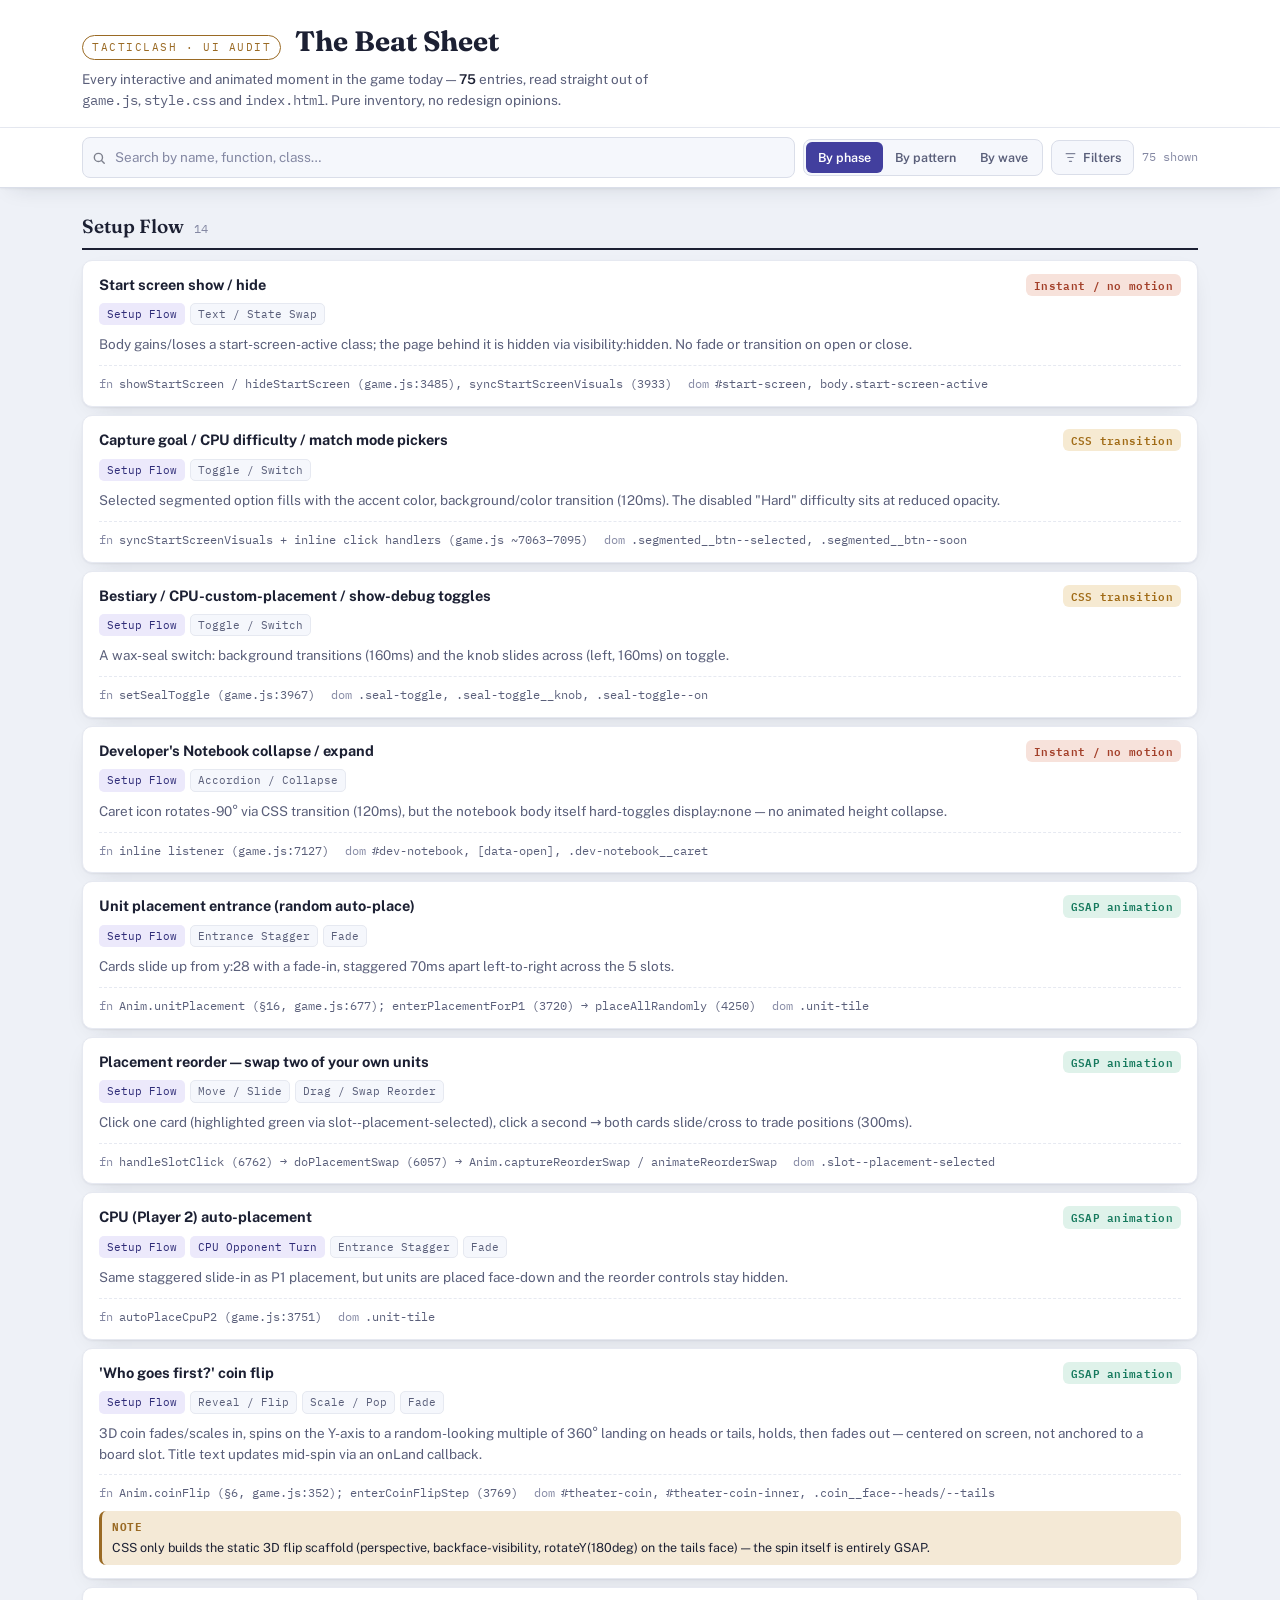
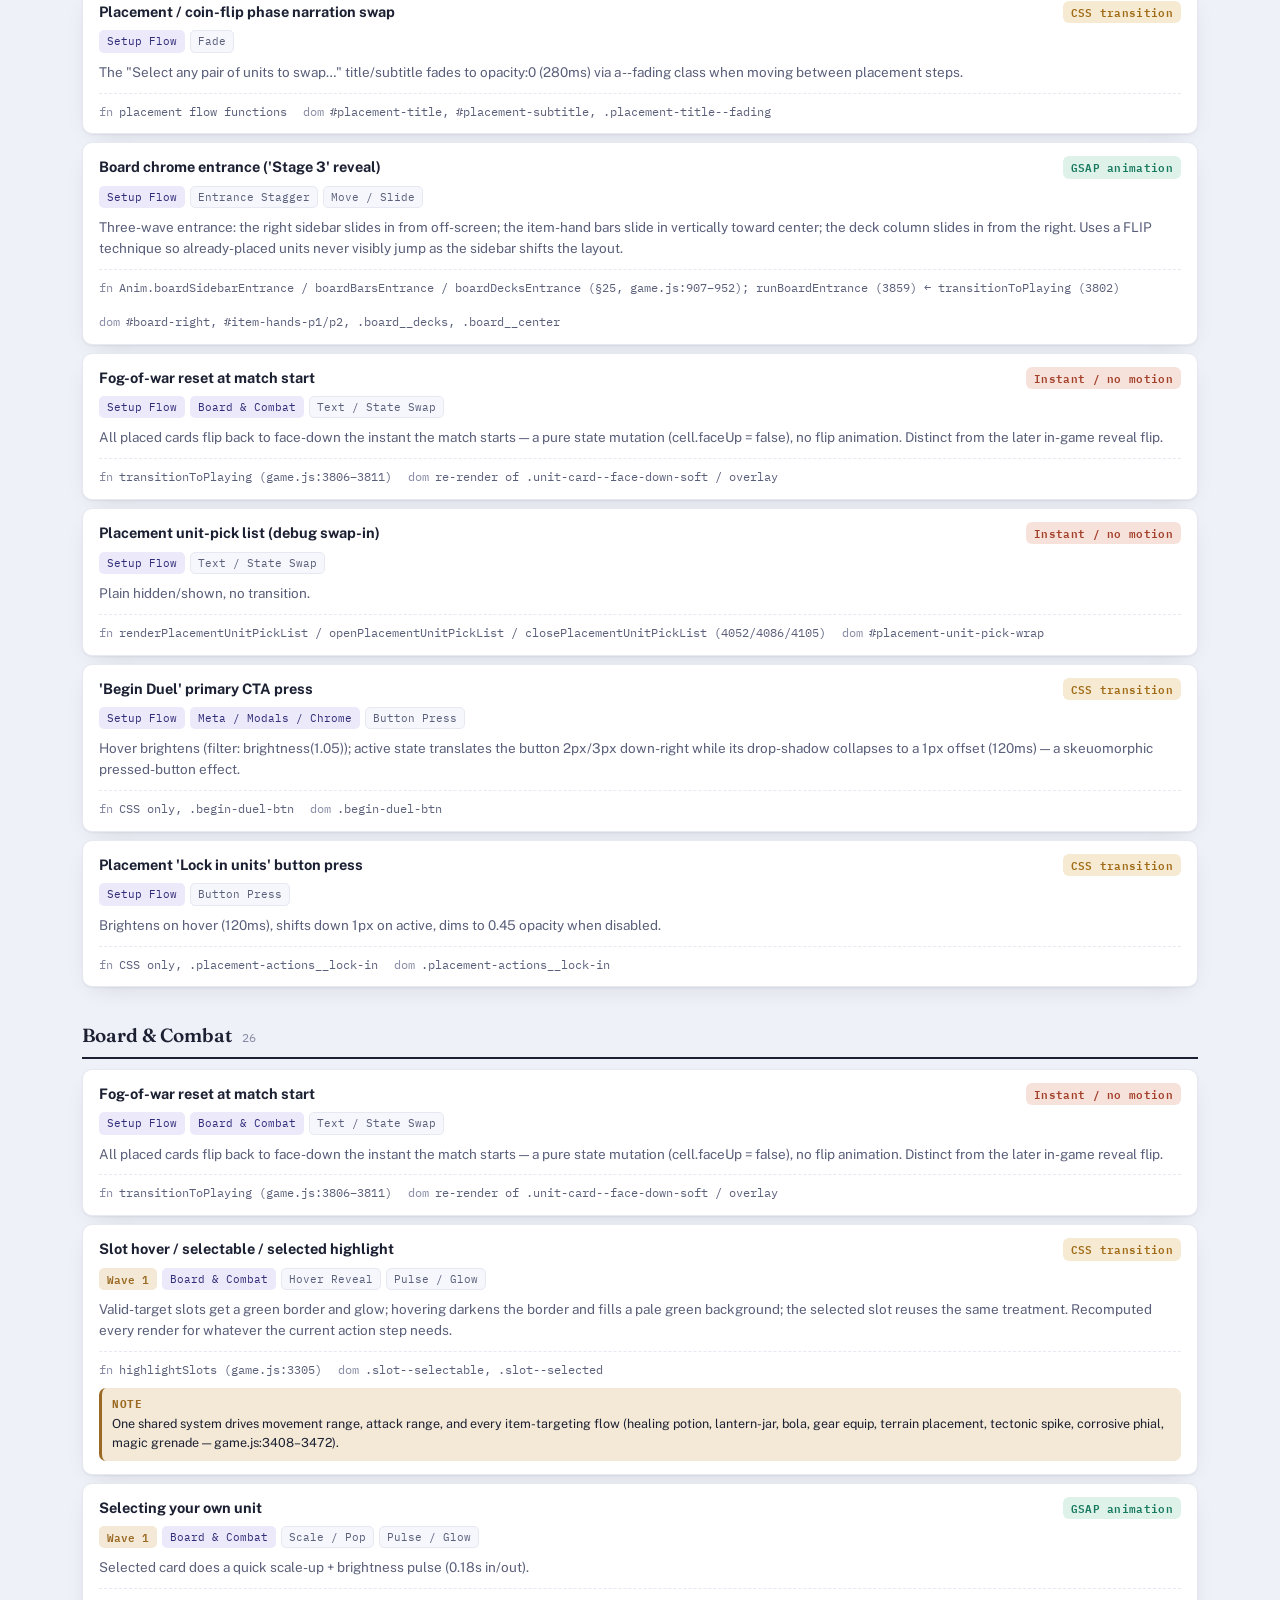
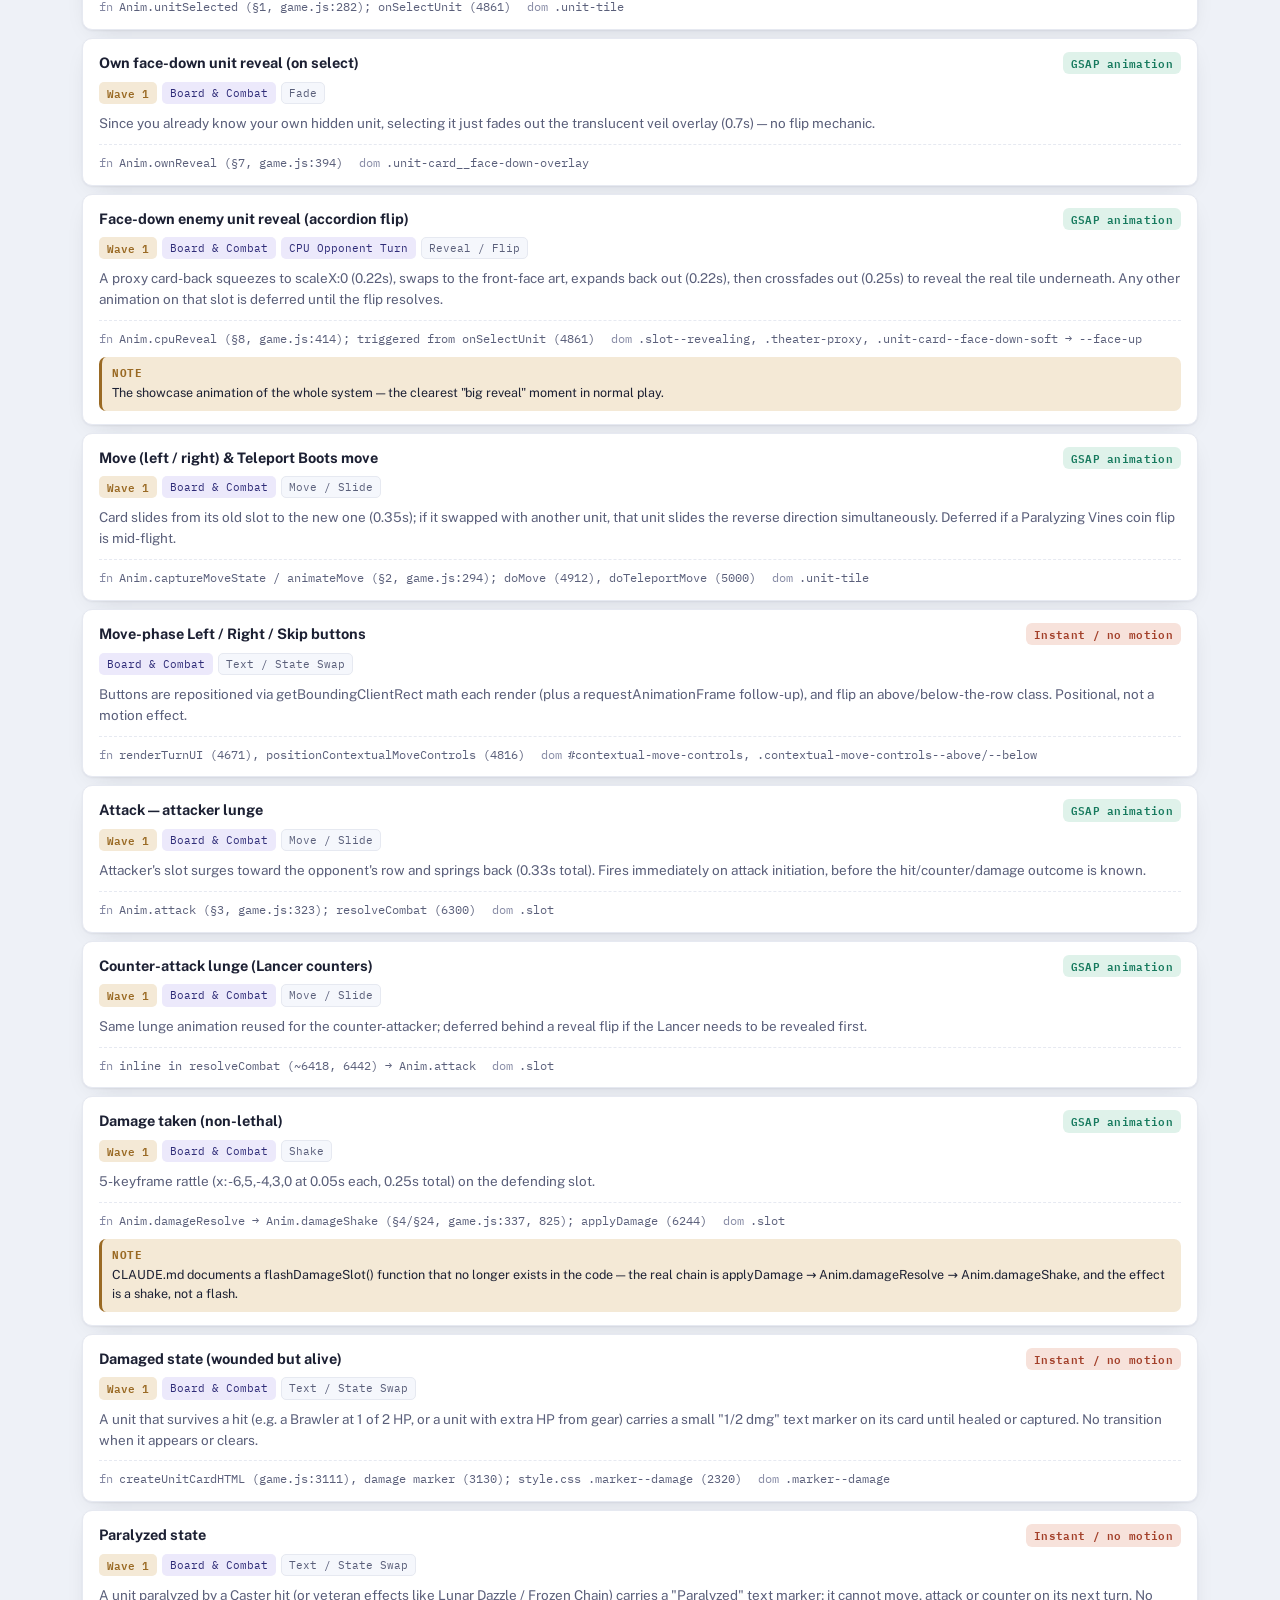
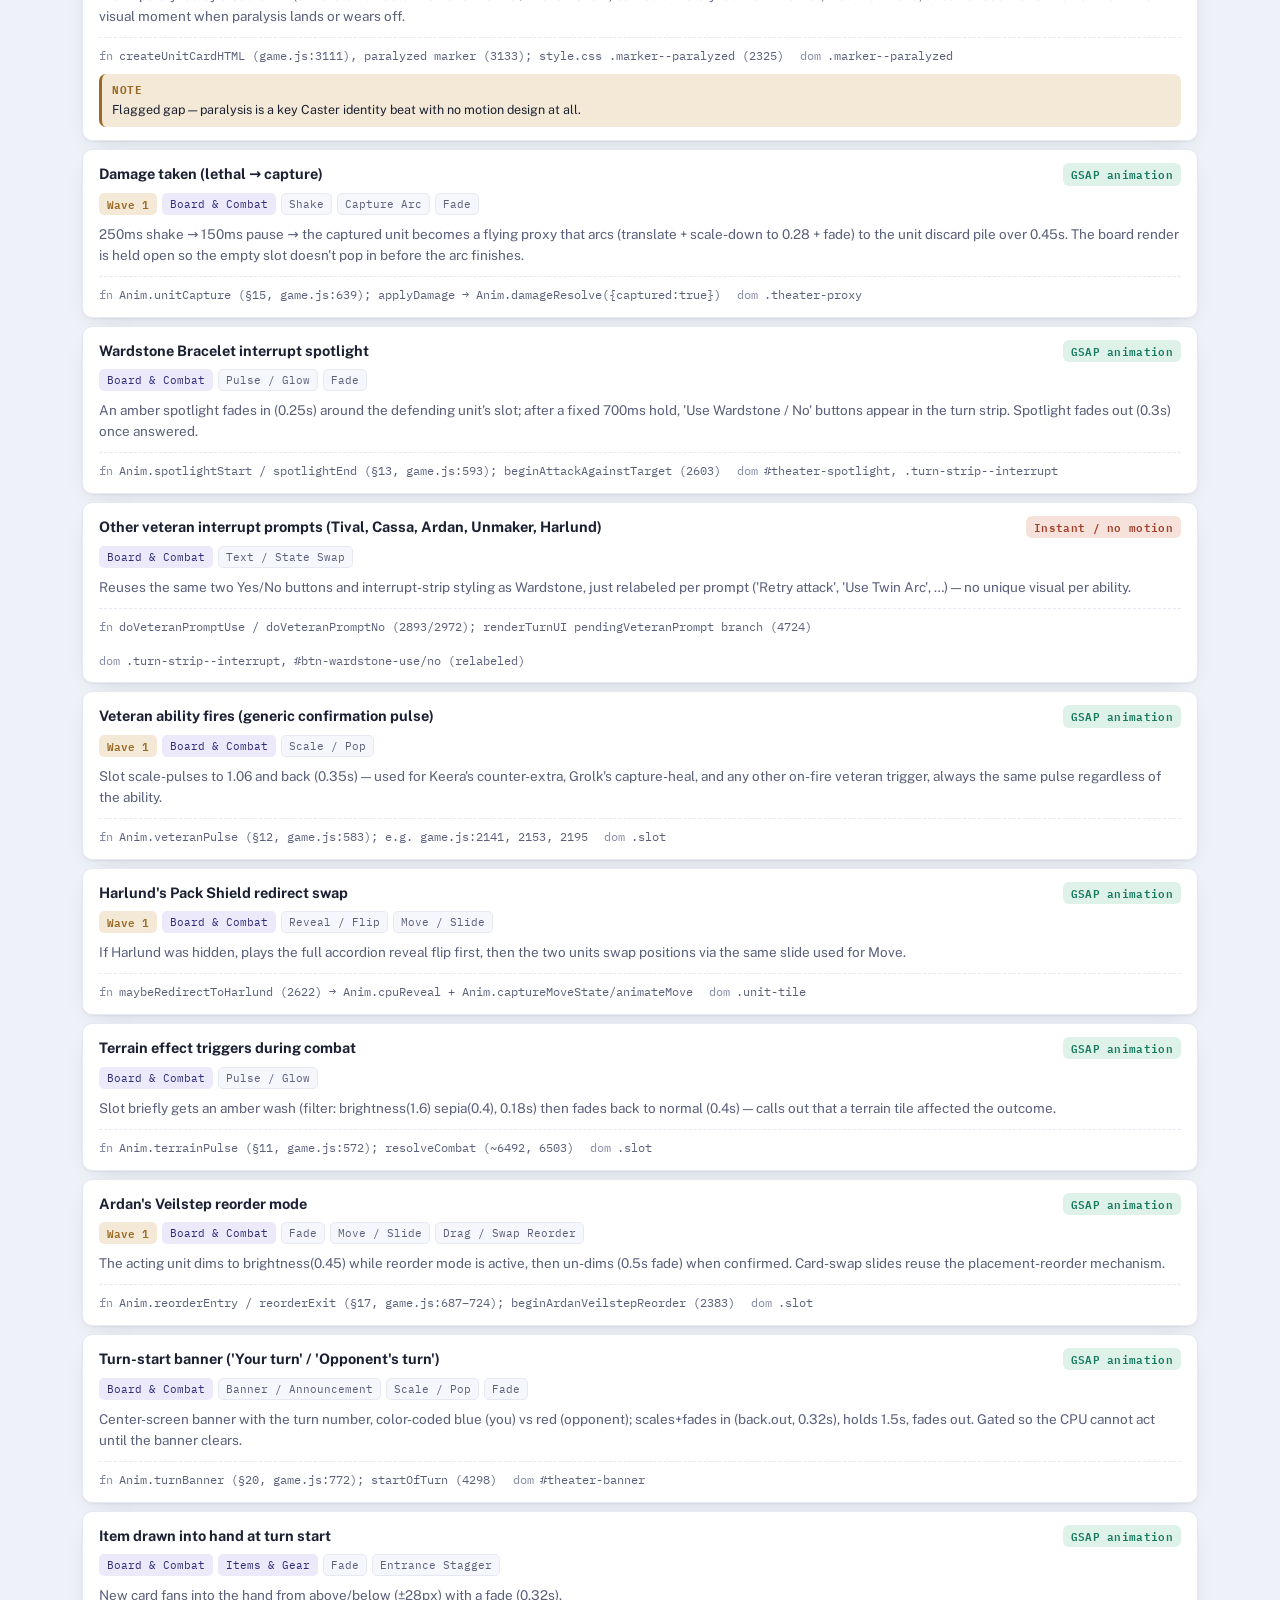
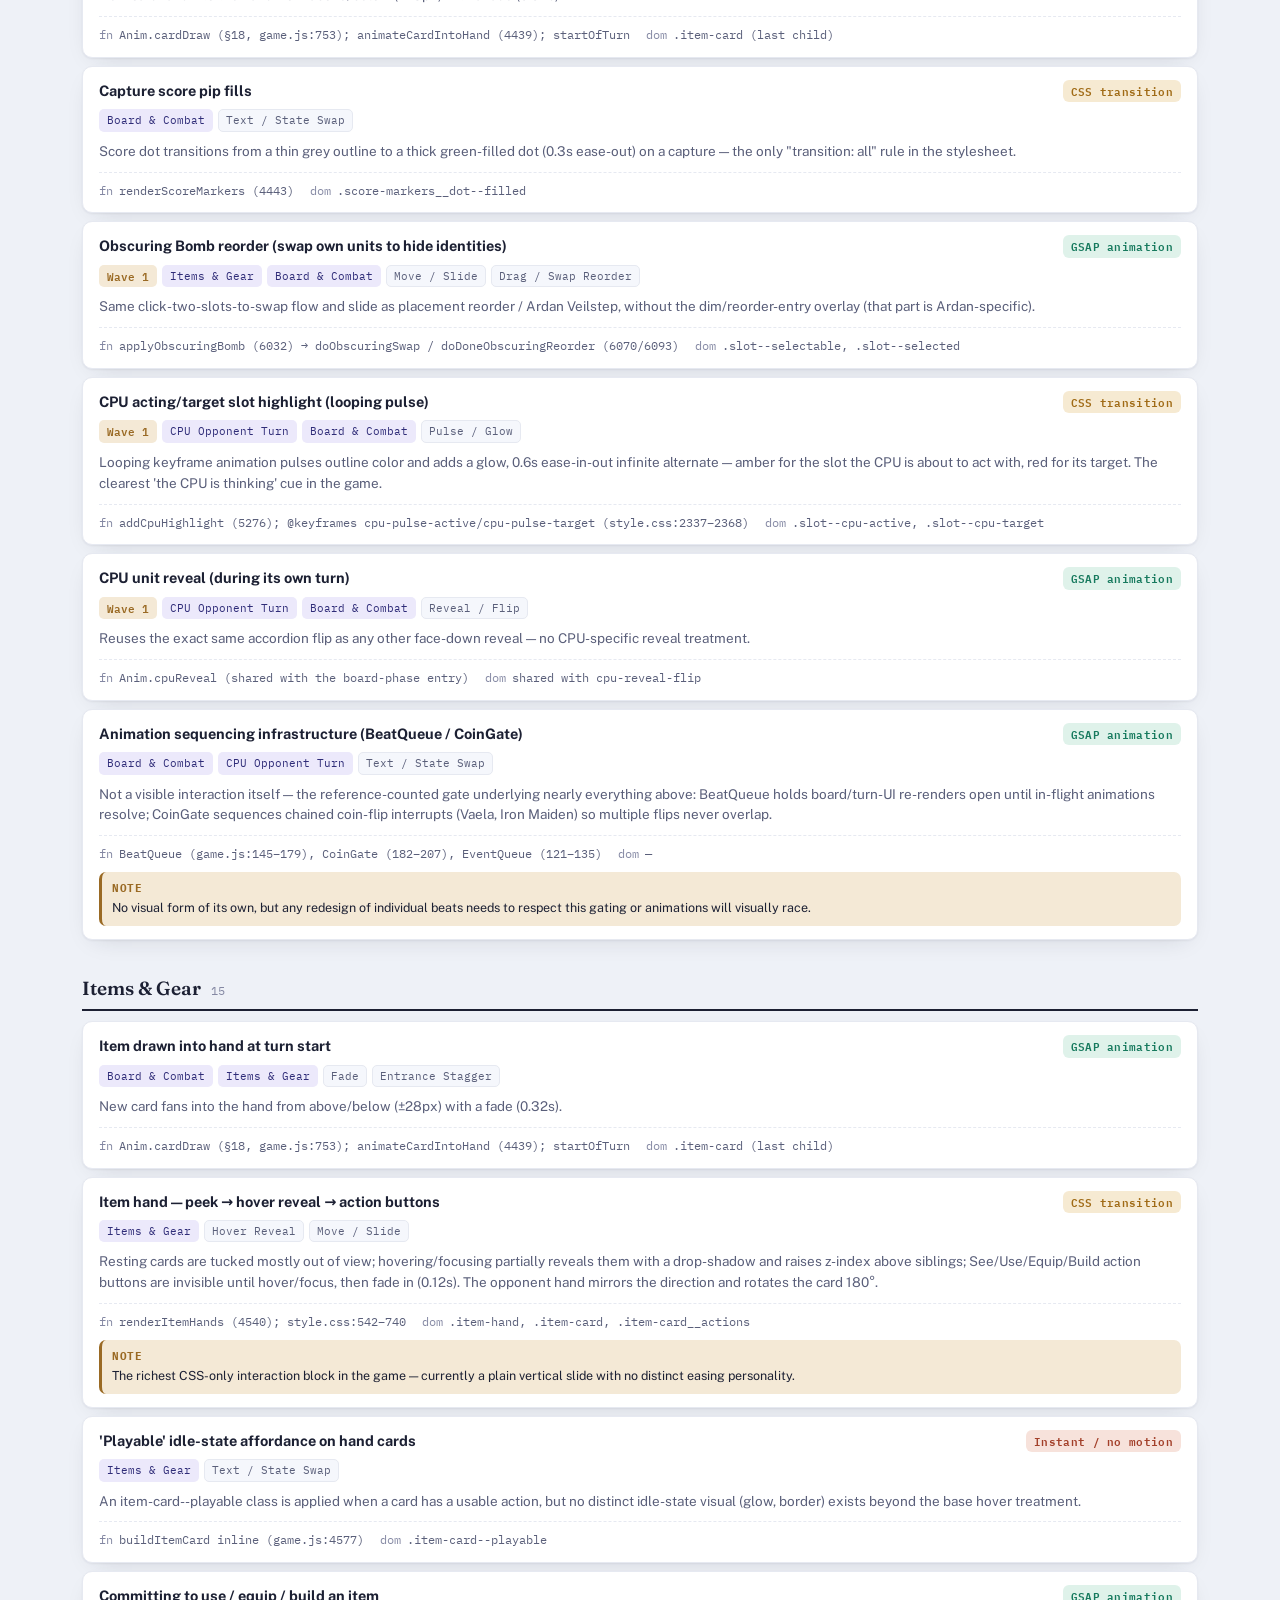
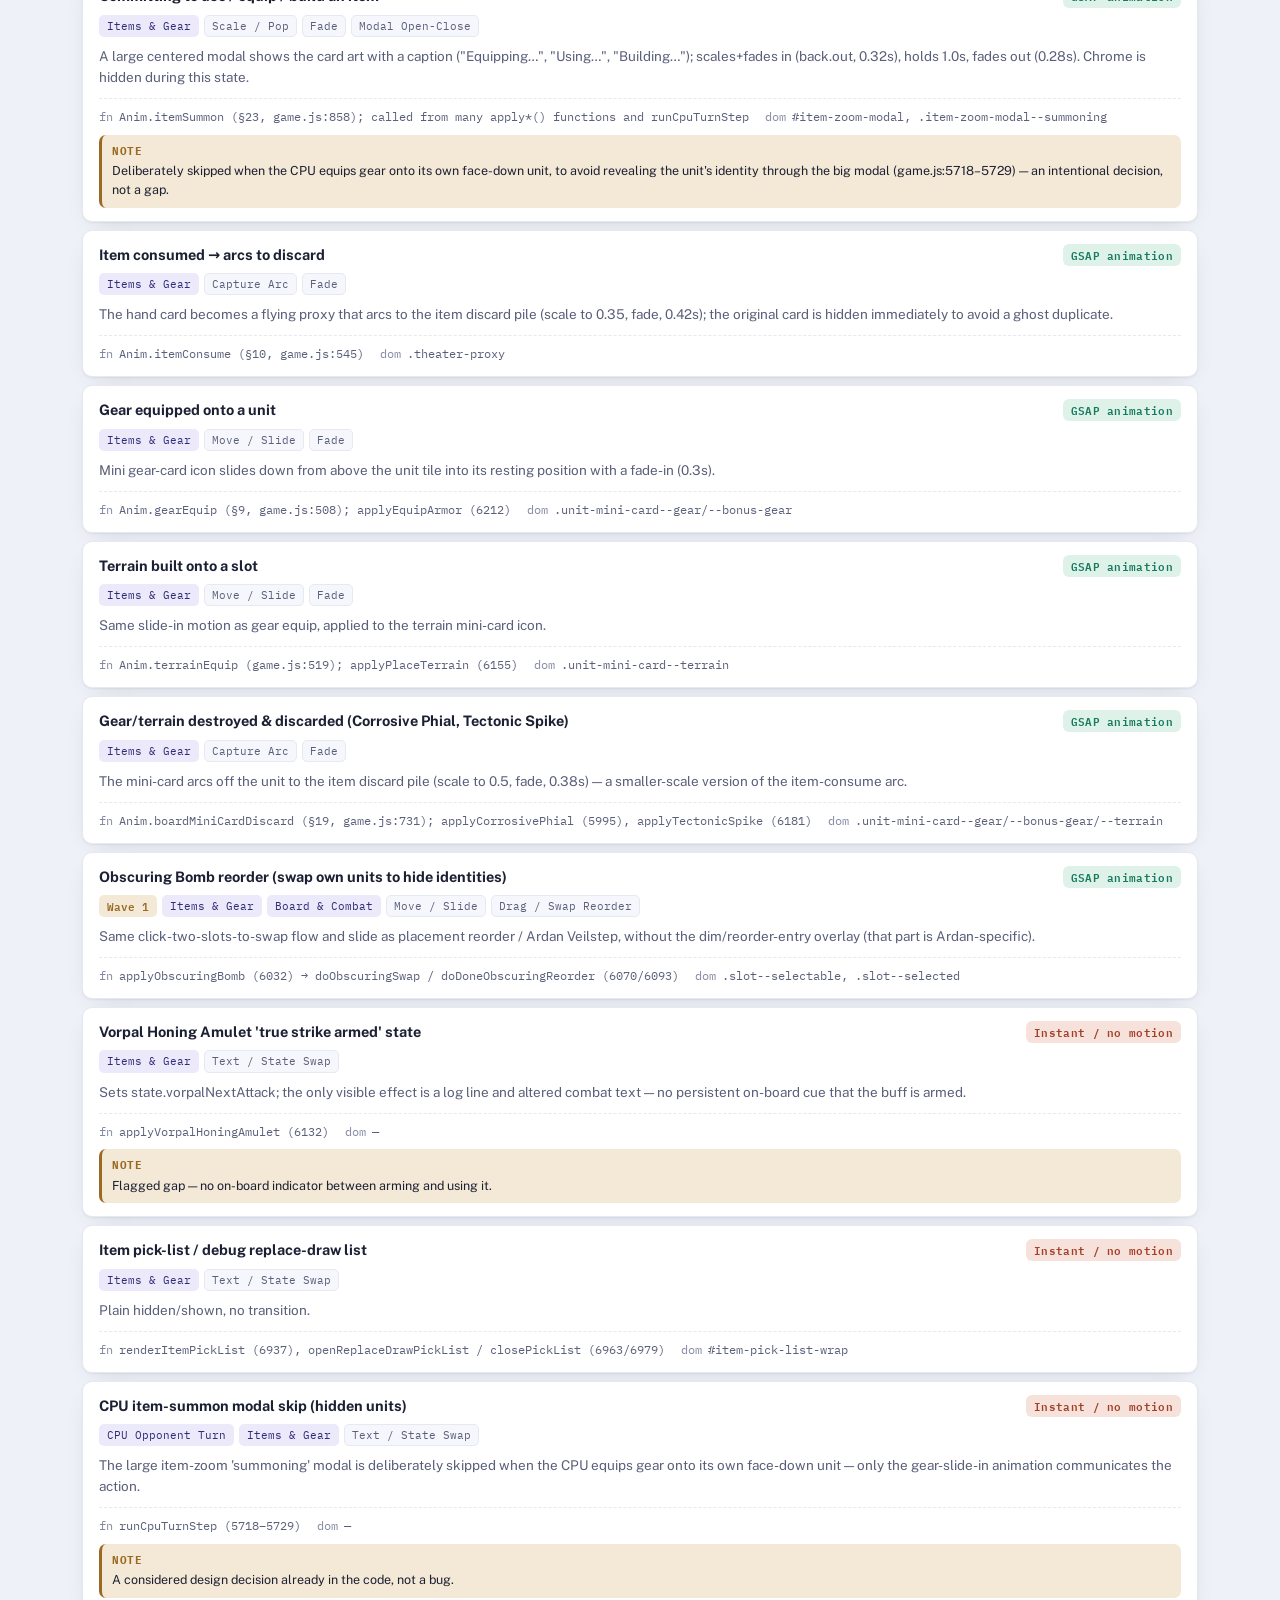
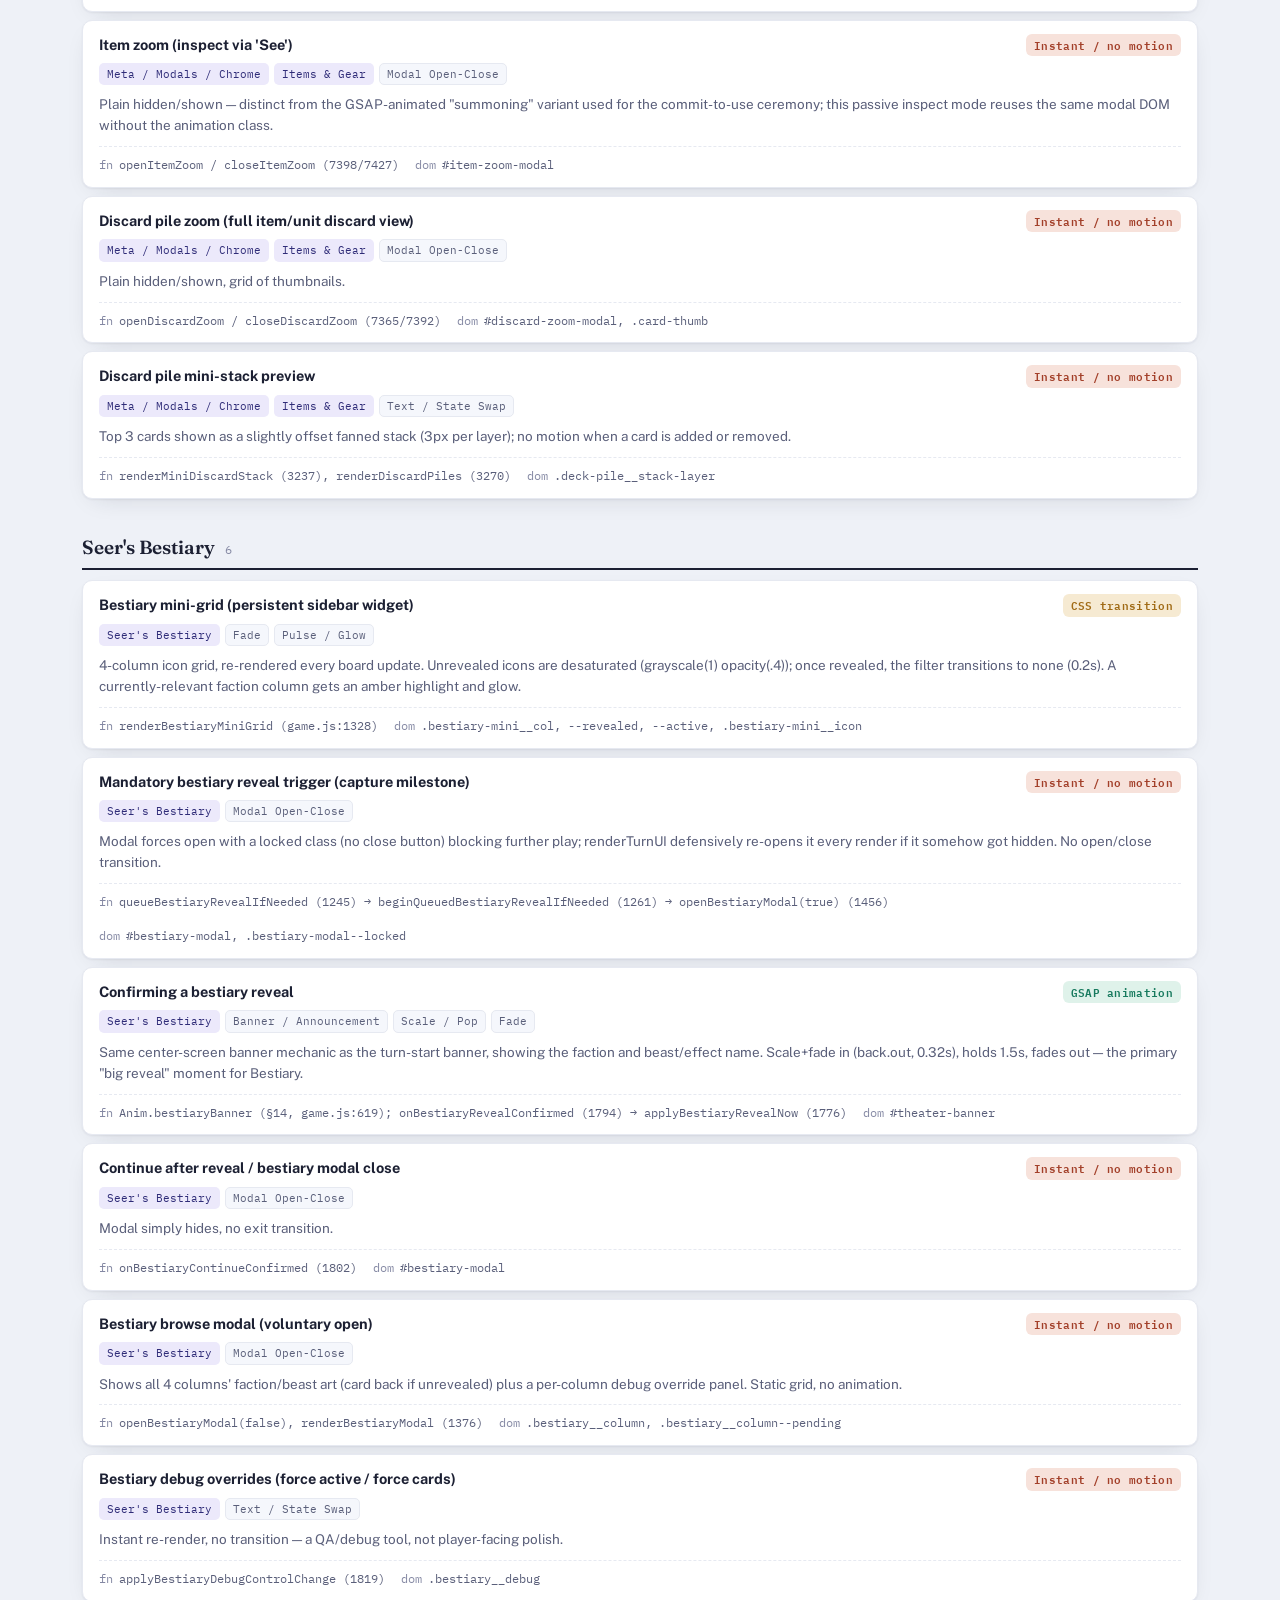
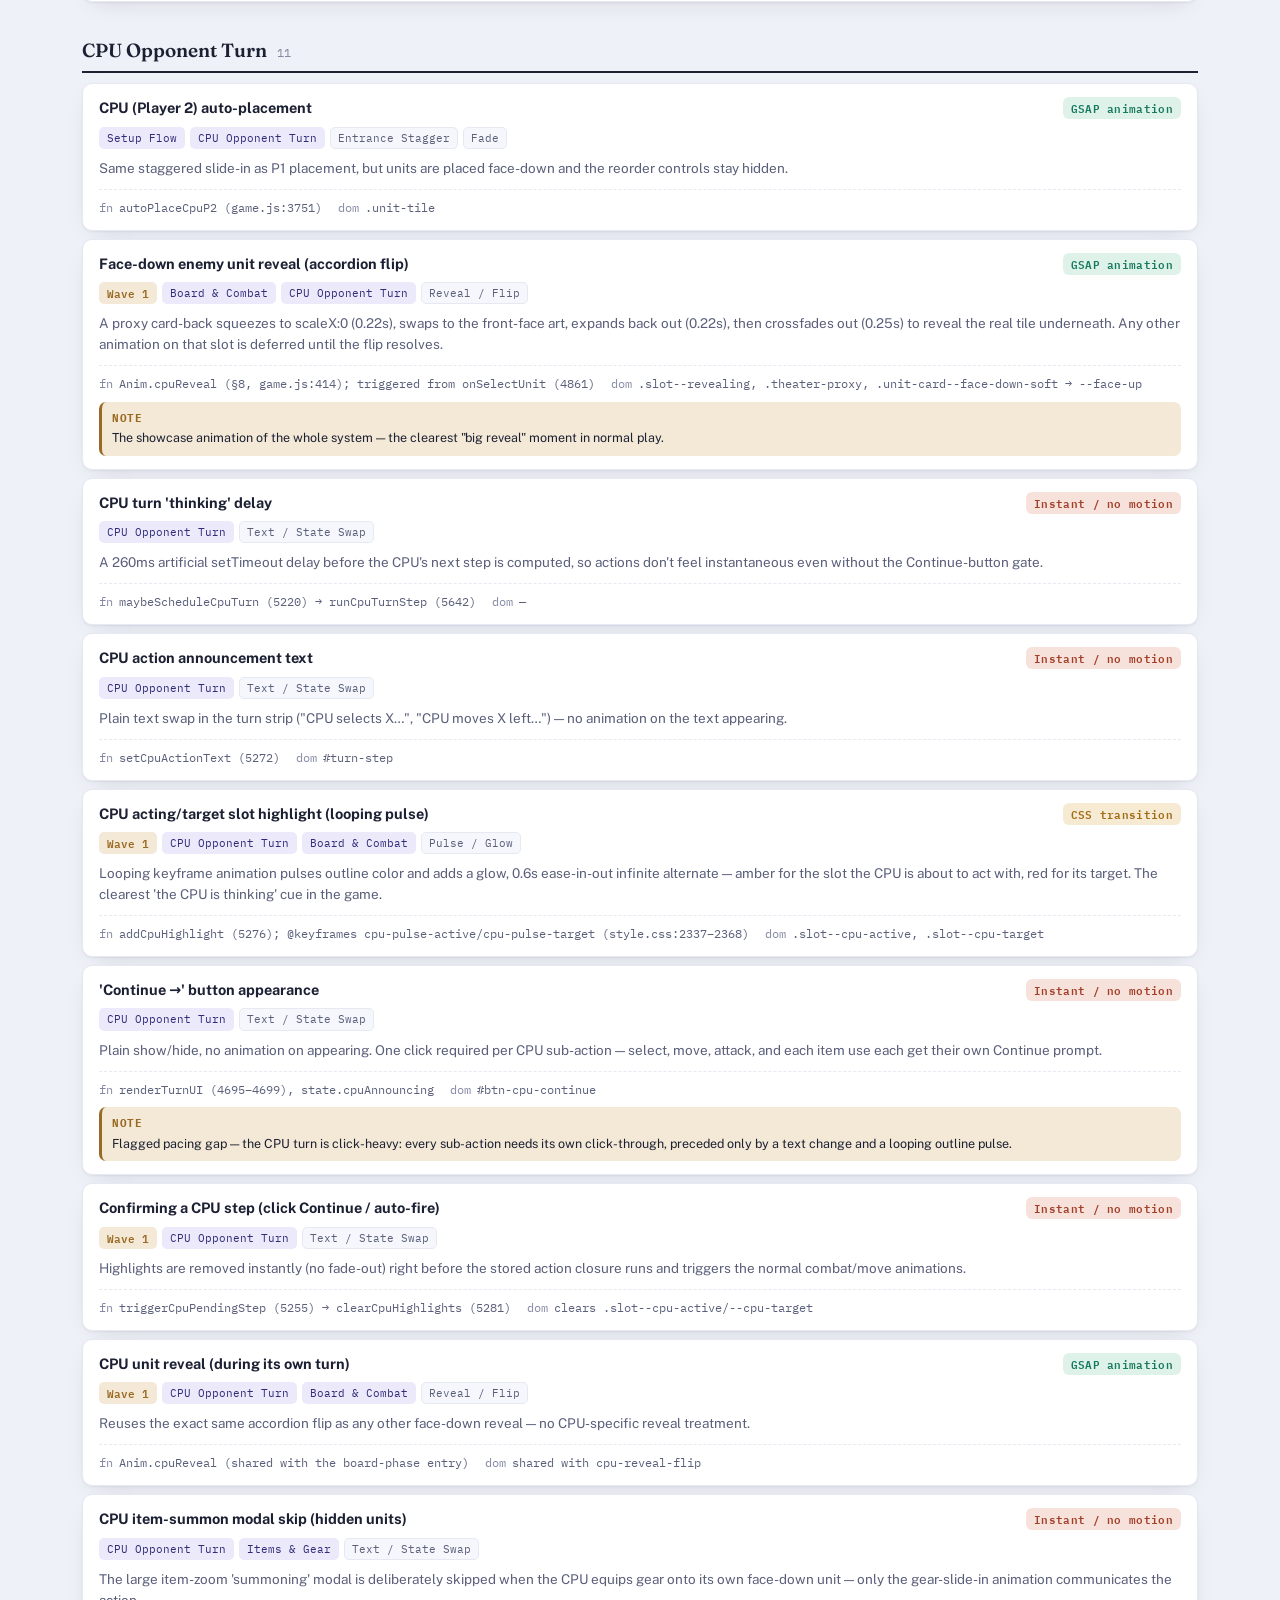
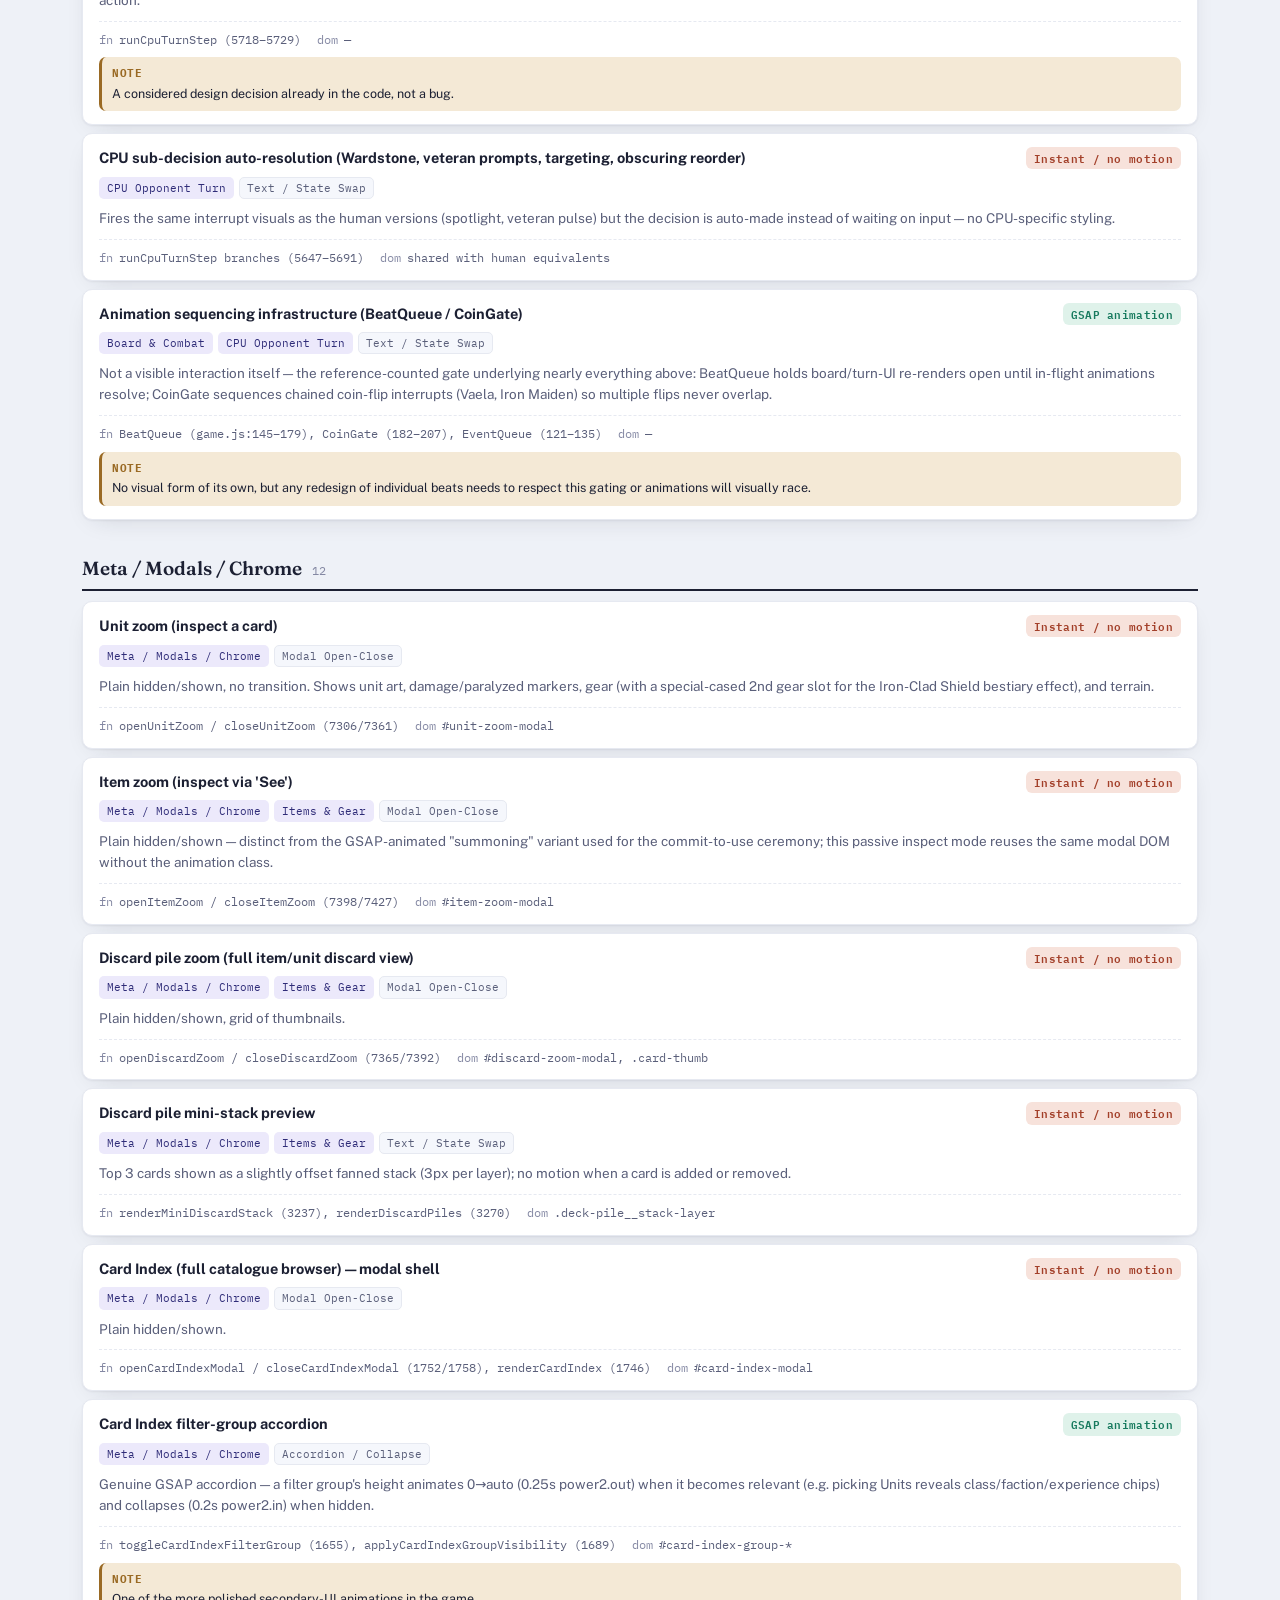
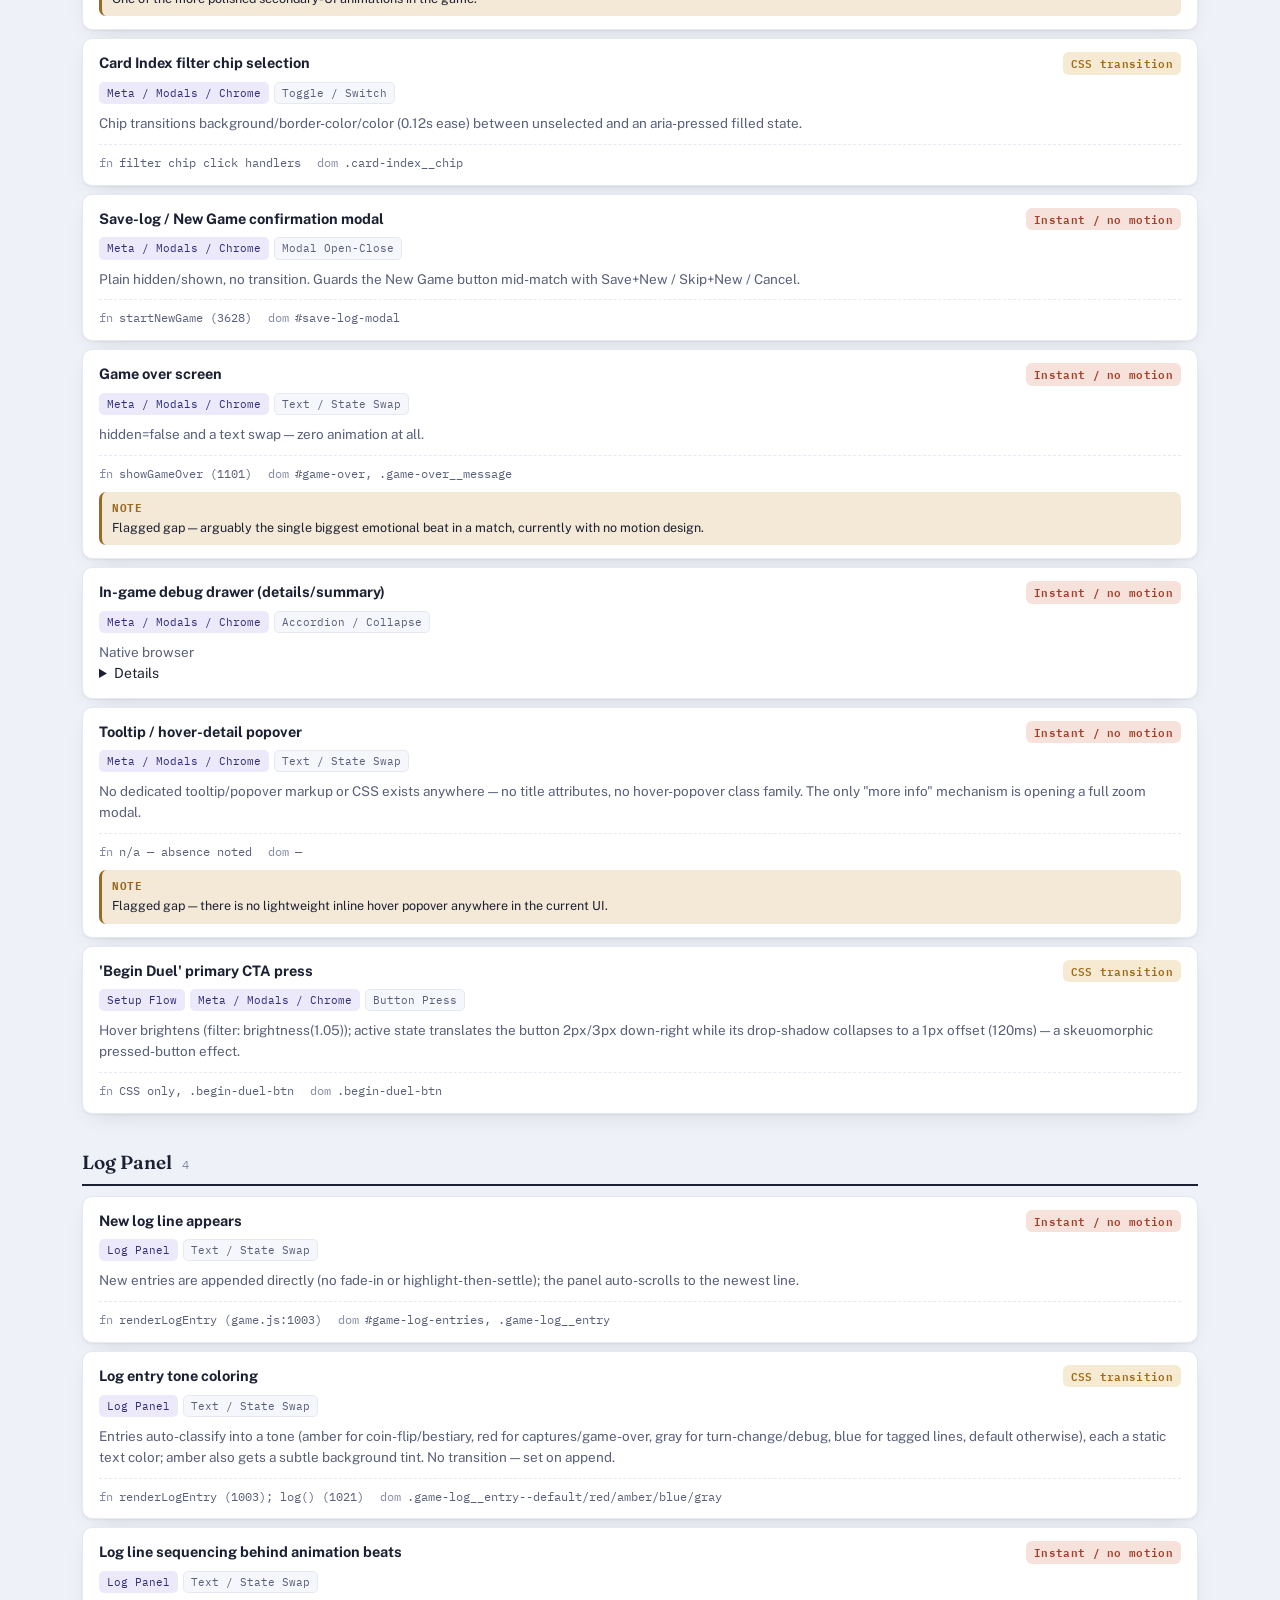
==== commit 6b4ab869: "feat(docs): wave 1 redesign brief + waves in the Beat Sheet Starts the animation redesign, which hap" ====
--- a/docs/beat-sheet/index.html
+++ b/docs/beat-sheet/index.html
@@ -211,6 +211,7 @@
     background:var(--surface-2); color:var(--ink-soft); border:1px solid var(--line-soft);
   }
   .tag.phase-tag{color:var(--accent-ink); background:var(--accent-soft); border-color:transparent}
+  .tag.wave-tag{color:var(--gold); background:var(--gold-soft); border-color:transparent; font-weight:600}
 
   .behavior{color:var(--ink-soft); font-size:13.5px; margin:0}
 
@@ -279,6 +280,7 @@
       <div class="groupby" role="group" aria-label="Group by">
         <button type="button" data-group="phase" aria-pressed="true">By phase</button>
         <button type="button" data-group="pattern" aria-pressed="false">By pattern</button>
+        <button type="button" data-group="wave" aria-pressed="false">By wave</button>
       </div>
       <button class="filters-toggle" id="filters-toggle" type="button" aria-expanded="false" aria-controls="filters-drawer">
         <svg width="13" height="13" viewBox="0 0 24 24" fill="none" stroke="currentColor" stroke-width="2.2" stroke-linecap="round" stroke-linejoin="round"><path d="M4 5h16M7 12h10M10 19h4"/></svg>
@@ -292,6 +294,7 @@
 
   <div class="drawer-wrap" id="filters-drawer" hidden>
     <div class="drawer-inner">
+      <div class="row chipset" id="wave-chips"><span class="label">Wave</span></div>
       <div class="row chipset" id="phase-chips"><span class="label">Phase</span></div>
       <div class="row chipset" id="pattern-chips"><span class="label">Pattern</span></div>
       <div class="row chipset" id="status-chips"><span class="label">Status</span></div>
@@ -322,8 +325,11 @@
 <script src="data.js"></script>
 <script>
 // ---------- state ----------
-const state = { group:'phase', phase:new Set(), pattern:new Set(), status:new Set(), q:'' };
+const state = { group:'phase', wave:new Set(), phase:new Set(), pattern:new Set(), status:new Set(), q:'' };
 const byId = Object.fromEntries(ENTRIES.map(e => [e.id, e]));
+// Entries without a wave fall into an 'Unassigned' bucket (key 0)
+const WAVE_GROUPS = [...WAVES, {key:0, label:'Unassigned'}];
+const waveOf = e => e.wave || 0;
 
 // ---------- build filter chips ----------
 function buildChips(container, list, setKey){
@@ -340,6 +346,7 @@
     container.appendChild(b);
   });
 }
+buildChips(document.getElementById('wave-chips'), WAVE_GROUPS, 'wave');
 buildChips(document.getElementById('phase-chips'), PHASES, 'phase');
 buildChips(document.getElementById('pattern-chips'), PATTERNS, 'pattern');
 
@@ -376,7 +383,7 @@
 });
 
 document.getElementById('clear-filters').addEventListener('click', () => {
-  state.phase.clear(); state.pattern.clear(); state.status.clear(); state.q = '';
+  state.wave.clear(); state.phase.clear(); state.pattern.clear(); state.status.clear(); state.q = '';
   document.getElementById('search').value = '';
   document.querySelectorAll('.chip[aria-pressed="true"]').forEach(b => b.setAttribute('aria-pressed','false'));
   render();
@@ -384,6 +391,7 @@
 
 // ---------- matching ----------
 function matches(e){
+  if (state.wave.size && !state.wave.has(waveOf(e))) return false;
   if (state.phase.size && !e.phase.some(p => state.phase.has(p))) return false;
   if (state.pattern.size && !e.pattern.some(p => state.pattern.has(p))) return false;
   if (state.status.size && !state.status.has(e.status)) return false;
@@ -397,11 +405,13 @@
 // ---------- render ----------
 const phaseLabel = k => PHASES.find(p=>p.key===k)?.label || k;
 const patternLabel = k => PATTERNS.find(p=>p.key===k)?.label || k;
+const waveLabel = k => WAVES.find(w=>w.key===k)?.label.split(' — ')[0] || ('Wave '+k);
 
 function entryCard(e){
   const div = document.createElement('div');
   div.className = 'entry'; div.id = 'entry-'+e.id;
   const tags = [
+    ...(e.wave ? [`<span class="tag wave-tag">${waveLabel(e.wave)}</span>`] : []),
     ...e.phase.map(p => `<span class="tag phase-tag">${phaseLabel(p)}</span>`),
     ...e.pattern.map(p => `<span class="tag">${patternLabel(p)}</span>`),
   ].join('');
@@ -425,13 +435,16 @@
   const visible = ENTRIES.filter(matches);
   document.getElementById('visible-count').textContent = visible.length;
 
-  const activeCount = state.phase.size + state.pattern.size + state.status.size;
+  const activeCount = state.wave.size + state.phase.size + state.pattern.size + state.status.size;
   const countBadge = document.getElementById('filters-count');
   countBadge.textContent = activeCount;
   countBadge.hidden = activeCount === 0;
   document.getElementById('clear-filters').hidden = activeCount === 0 && !state.q;
 
-  const groups = state.group === 'phase' ? PHASES : PATTERNS;
+  const groups = { phase:PHASES, pattern:PATTERNS, wave:WAVE_GROUPS }[state.group];
+  const inGroupOf = g => state.group === 'wave'
+    ? visible.filter(e => waveOf(e) === g.key)
+    : visible.filter(e => e[state.group].includes(g.key));
   const wrap = document.getElementById('sections');
   wrap.innerHTML = '';
 
@@ -442,7 +455,7 @@
     wrap.appendChild(empty);
   } else {
     groups.forEach(g => {
-      const inGroup = visible.filter(e => e[state.group].includes(g.key));
+      const inGroup = inGroupOf(g);
       if (!inGroup.length) return;
       const section = document.createElement('section');
       section.className = 'section';
